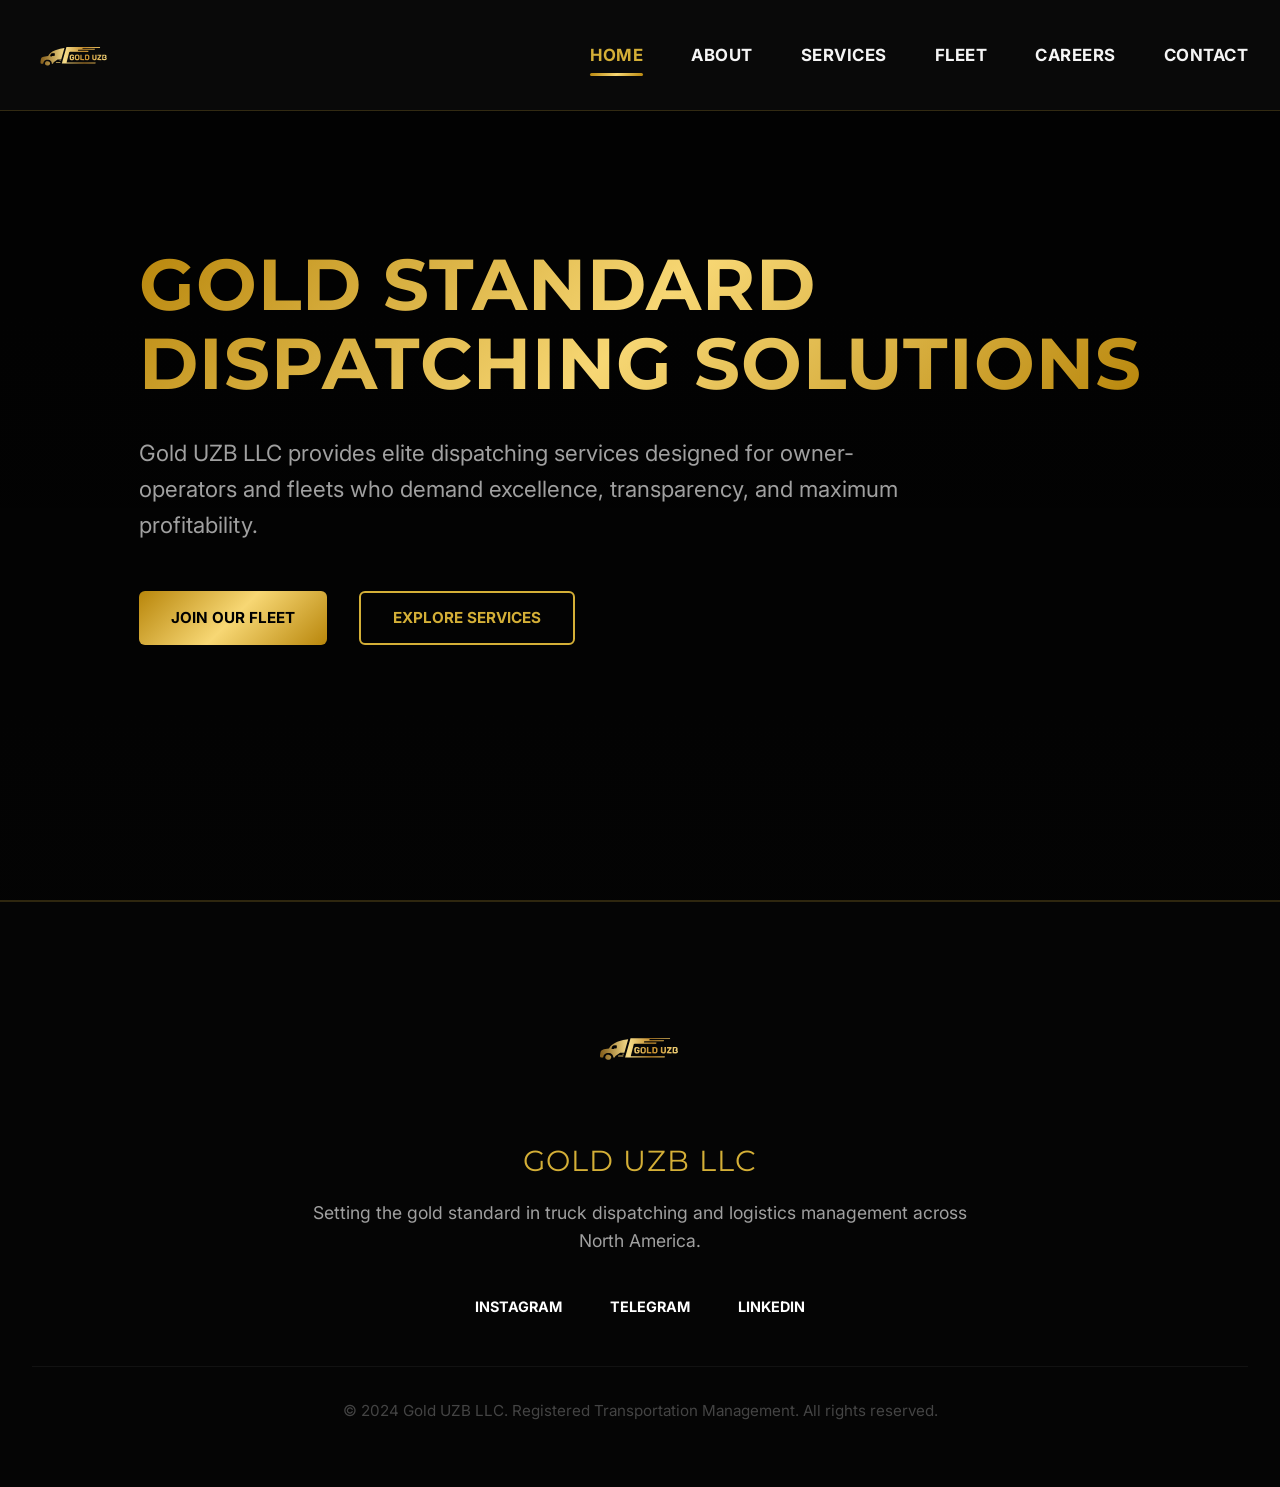
==== index.html @ 1da33b82 "Initial commit" ====
<!DOCTYPE html>
<html lang="en">
<head>
    <meta charset="UTF-8">
    <meta name="viewport" content="width=device-width, initial-scale=1.0">
    <title>Gold UZB LLC | Premium Truck Dispatching Services</title>
    <link rel="preconnect" href="https://fonts.googleapis.com">
    <link rel="preconnect" href="https://fonts.gstatic.com" crossorigin>
    <link href="https://fonts.googleapis.com/css2?family=Inter:wght@400;600;700&family=Montserrat:wght@700;800&display=swap" rel="stylesheet">
    <style>
        :root {
            --primary-gold: #D4AF37;
            --gold-gradient: linear-gradient(135deg, #b8860b 0%, #f7d774 50%, #b8860b 100%);
            --bg-dark: #0A0A0A;
            --bg-card: #161616;
            --text-light: #F5F5F5;
            --text-muted: #A0A0A0;
            --accent-glow: rgba(212, 175, 55, 0.15);
            --transition: all 0.3s cubic-bezier(0.4, 0, 0.2, 1);
            --radius: 12px;
        }

        /* Global Styles */
        * {
            margin: 0;
            padding: 0;
            box-sizing: border-box;
            font-family: 'Inter', sans-serif;
        }

        body {
            background-color: var(--bg-dark);
            color: var(--text-light);
            line-height: 1.6;
            overflow-x: hidden;
        }

        h1, h2, h3, .brand-font {
            font-family: 'Montserrat', sans-serif;
            text-transform: uppercase;
            letter-spacing: 1px;
        }

        .container {
            max-width: 1400px; /* Wider container for premium feel */
            margin: 0 auto;
            padding: 0 2rem;
        }

        /* Buttons */
        .btn {
            display: inline-flex;
            align-items: center;
            padding: 0.8rem 2rem;
            border-radius: 6px;
            font-weight: 700;
            text-decoration: none;
            cursor: pointer;
            transition: var(--transition);
            border: none;
            font-size: 0.95rem;
            text-transform: uppercase;
        }

        .btn-gold {
            background: var(--gold-gradient);
            color: #000;
        }

        .btn-gold:hover {
            transform: translateY(-2px);
            box-shadow: 0 10px 25px rgba(184, 134, 11, 0.4);
        }

        .btn-outline {
            background: transparent;
            border: 2px solid var(--primary-gold);
            color: var(--primary-gold);
        }

        /* Navigation Header */
        header {
            position: fixed;
            top: 0;
            width: 100%;
            z-index: 1000;
            background: rgba(10, 10, 10, 0.98);
            backdrop-filter: blur(20px);
            border-bottom: 1px solid rgba(212, 175, 55, 0.2);
        }

        nav {
            height: 110px; /* Increased height to accommodate a larger logo */
            display: flex;
            justify-content: space-between;
            align-items: center;
        }

        .logo-container {
            display: flex;
            align-items: center;
            text-decoration: none;
            height: 100%;
        }

        .logo-img {
            height: 85px; /* Significantly larger logo */
            width: auto;
            object-fit: contain;
            transition: var(--transition);
            display: block;
        }

        .logo-img:hover {
            filter: drop-shadow(0 0 12px rgba(212, 175, 55, 0.4));
        }

        .nav-links {
            display: flex;
            gap: 3rem;
        }

        .nav-links a {
            color: var(--text-light);
            text-decoration: none;
            font-size: 1.05rem;
            font-weight: 700;
            text-transform: uppercase;
            transition: var(--transition);
            position: relative;
            letter-spacing: 0.5px;
        }

        .nav-links a:hover, .nav-links a.active {
            color: var(--primary-gold);
        }

        .nav-links a.active::after {
            content: '';
            position: absolute;
            bottom: -8px;
            left: 0;
            width: 100%;
            height: 3px;
            background: var(--gold-gradient);
            border-radius: 2px;
        }

        .mobile-toggle {
            display: none;
            background: none;
            border: none;
            color: var(--primary-gold);
            font-size: 2rem;
            cursor: pointer;
        }

        /* Sections */
        section {
            padding: 160px 0 120px;
            display: none;
        }

        section.active {
            display: block;
            animation: fadeIn 0.8s ease-out;
        }

        @keyframes fadeIn {
            from { opacity: 0; transform: translateY(20px); }
            to { opacity: 1; transform: translateY(0); }
        }

        .section-title {
            text-align: center;
            margin-bottom: 5rem;
        }

        .section-title h2 {
            font-size: 3rem;
            color: #fff;
            margin-bottom: 10px;
        }

        .section-title .divider {
            height: 5px;
            width: 100px;
            background: var(--gold-gradient);
            margin: 15px auto;
            border-radius: 5px;
        }

        /* Hero Section */
        #home {
            height: 100vh;
            display: flex;
            align-items: center;
            background: linear-gradient(rgba(0,0,0,0.88), rgba(0,0,0,0.65)), url('https://images.unsplash.com/photo-1519003722824-194d4455a60c?auto=format&fit=crop&q=80&w=2070') center/cover;
            padding-top: 110px;
        }

        .hero-content h1 {
            font-size: 4.5rem;
            line-height: 1.1;
            margin-bottom: 2rem;
            background: var(--gold-gradient);
            -webkit-background-clip: text;
            -webkit-text-fill-color: transparent;
        }

        .hero-content p {
            font-size: 1.4rem;
            color: var(--text-muted);
            margin-bottom: 3rem;
            max-width: 800px;
        }

        /* Grid Layout */
        .grid {
            display: grid;
            grid-template-columns: repeat(auto-fit, minmax(320px, 1fr));
            gap: 3rem;
        }

        .card {
            background: var(--bg-card);
            padding: 3.5rem;
            border-radius: var(--radius);
            border: 1px solid rgba(212, 175, 55, 0.05);
            transition: var(--transition);
        }

        .card:hover {
            border-color: var(--primary-gold);
            transform: translateY(-10px);
            box-shadow: 0 25px 50px rgba(0,0,0,0.6);
            background: rgba(22, 22, 22, 0.9);
        }

        .card h3 {
            margin-bottom: 1.2rem;
            color: var(--primary-gold);
            font-size: 1.6rem;
        }

        /* Contact Form */
        .form-card {
            background: var(--bg-card);
            padding: 5rem;
            border-radius: var(--radius);
            max-width: 1000px;
            margin: 0 auto;
            border: 1px solid rgba(212, 175, 55, 0.15);
        }

        input, select, textarea {
            width: 100%;
            padding: 1.3rem;
            margin-bottom: 1.8rem;
            background: #0f0f0f;
            border: 1px solid rgba(255,255,255,0.08);
            color: #fff;
            border-radius: 8px;
            font-size: 1.05rem;
            transition: border-color 0.3s;
        }

        input:focus, select:focus, textarea:focus {
            border-color: var(--primary-gold);
            outline: none;
        }

        /* Footer */
        footer {
            padding: 6rem 0 4rem;
            background: #050505;
            border-top: 2px solid rgba(212, 175, 55, 0.2);
            text-align: center;
        }

        .footer-logo {
            height: 100px;
            margin-bottom: 2rem;
            object-fit: contain;
        }

        /* Responsive Design */
        @media (max-width: 992px) {
            .nav-links { gap: 1.5rem; }
            .hero-content h1 { font-size: 3.5rem; }
            nav { height: 100px; }
            .logo-img { height: 75px; }
        }

        @media (max-width: 768px) {
            .nav-links {
                display: none;
                position: absolute;
                top: 100px;
                left: 0;
                width: 100%;
                background: var(--bg-dark);
                flex-direction: column;
                padding: 4rem 2rem;
                text-align: center;
                border-bottom: 2px solid var(--primary-gold);
            }
            .nav-links.active { display: flex; }
            .mobile-toggle { display: block; }
            nav { height: 90px; }
            .logo-img { height: 65px; }
        }
    </style>
</head>
<body>

    <header>
        <div class="container">
            <nav>
                <a href="#home" class="logo-container" onclick="navigate('home')">
                    <!-- Increased height for a more prominent logo -->
                    <img src="logo.svg" alt="Gold UZB LLC Logo" class="logo-img" onerror="this.style.display='none'; this.nextElementSibling.style.display='block';">
                    <!-- Text fallback styled to look like the referenced professional logo -->
                    <div style="display:none; text-align: left;">
                        <span class="brand-font" style="font-size: 1.8rem; color: #fff; font-weight: 800; line-height: 1;">GOLD <span style="color: var(--primary-gold)">UZB</span></span>
                        <div style="height: 2px; background: var(--gold-gradient); width: 100%; margin-top: 4px;"></div>
                        <span style="font-size: 0.7rem; color: var(--text-muted); letter-spacing: 3px; text-transform: uppercase;">Logistics Solutions</span>
                    </div>
                </a>

                <div class="nav-links" id="navLinks">
                    <a href="#home" onclick="navigate('home')" class="nav-item active">Home</a>
                    <a href="#about" onclick="navigate('about')" class="nav-item">About</a>
                    <a href="#services" onclick="navigate('services')" class="nav-item">Services</a>
                    <a href="#fleet" onclick="navigate('fleet')" class="nav-item">Fleet</a>
                    <a href="#careers" onclick="navigate('careers')" class="nav-item">Careers</a>
                    <a href="#contact" onclick="navigate('contact')" class="nav-item">Contact</a>
                </div>

                <button class="mobile-toggle" id="menuBtn">☰</button>
            </nav>
        </div>
    </header>

    <!-- HOME SECTION -->
    <section id="home" class="active">
        <div class="container">
            <div class="hero-content">
                <h1>Gold Standard <br> Dispatching Solutions</h1>
                <p>
                    Gold UZB LLC provides elite dispatching services designed for owner-operators and fleets who demand excellence, transparency, and maximum profitability.
                </p>
                <div style="display: flex; gap: 2rem; flex-wrap: wrap;">
                    <a href="#contact" onclick="navigate('contact')" class="btn btn-gold">Join Our Fleet</a>
                    <a href="#services" onclick="navigate('services')" class="btn btn-outline">Explore Services</a>
                </div>
            </div>
        </div>
    </section>

    <!-- ABOUT SECTION -->
    <section id="about">
        <div class="container">
            <div class="section-title">
                <h2>Our Mission</h2>
                <div class="divider"></div>
            </div>
            <div class="grid" style="grid-template-columns: 1.2fr 0.8fr; align-items: center;">
                <div style="background: var(--bg-card); padding: 4rem; border-radius: var(--radius); border-left: 8px solid var(--primary-gold);">
                    <h3 style="color: #fff; margin-bottom: 2rem;">A Legacy of Success in Freight</h3>
                    <p style="margin-bottom: 2rem; font-size: 1.2rem; color: var(--text-light);">Gold UZB LLC stands at the intersection of technology and industry expertise. Our dispatchers are trained to think like business owners, focusing not just on the next load, but on your overall business sustainability.</p>
                    <p>We pride ourselves on 24/7 availability and direct communication. When you drive with Gold UZB, you're never alone on the road.</p>
                </div>
                <div style="text-align: center;">
                    <div style="display: inline-block; padding: 3rem; border: 3px solid var(--primary-gold); border-radius: 50%; background: var(--accent-glow);">
                        <span style="font-size: 5rem; font-weight: 800; color: var(--primary-gold);">10+</span>
                    </div>
                    <p style="margin-top: 2rem; font-weight: 700; font-size: 1.6rem; color: #fff; text-transform: uppercase;">Professional Years</p>
                </div>
            </div>
        </div>
    </section>

    <!-- SERVICES SECTION -->
    <section id="services">
        <div class="container">
            <div class="section-title">
                <h2>Premium Services</h2>
                <div class="divider"></div>
            </div>
            <div class="grid">
                <div class="card">
                    <h3>Strategic Booking</h3>
                    <p>We leverage real-time market data to book the highest-paying loads in the most efficient lanes for your specific equipment.</p>
                </div>
                <div class="card">
                    <h3>Expert Negotiation</h3>
                    <p>Our team doesn't just take the first offer. We push brokers to the limit to ensure you get the rate your hard work deserves.</p>
                </div>
                <div class="card">
                    <h3>Full Admin Support</h3>
                    <p>From carrier packets to insurance certificates and invoicing, we handle the paperwork so you can focus on safe driving.</p>
                </div>
            </div>
        </div>
    </section>

    <!-- FLEET SECTION -->
    <section id="fleet">
        <div class="container">
            <div class="section-title">
                <h2>Equipment Focus</h2>
                <div class="divider"></div>
            </div>
            <div class="grid">
                <div class="card" style="text-align: center;">
                    <div style="font-size: 3rem; margin-bottom: 1.5rem;">📦</div>
                    <h3>Dry Van</h3>
                    <p>Optimized nationwide routing for 53ft trailers with consistent load volume.</p>
                </div>
                <div class="card" style="text-align: center;">
                    <div style="font-size: 3rem; margin-bottom: 1.5rem;">❄️</div>
                    <h3>Reefer</h3>
                    <p>High-precision dispatching for temperature-sensitive cargo and specialized shippers.</p>
                </div>
                <div class="card" style="text-align: center;">
                    <div style="font-size: 3rem; margin-bottom: 1.5rem;">🏗️</div>
                    <h3>Flatbed</h3>
                    <p>Specialized handling for heavy-haul, over-dimensional, and construction freight.</p>
                </div>
            </div>
        </div>
    </section>

    <!-- CAREERS SECTION -->
    <section id="careers">
        <div class="container">
            <div class="section-title">
                <h2>Grow With Us</h2>
                <div class="divider"></div>
            </div>
            <div class="grid">
                <div class="card" style="border-top: 6px solid var(--primary-gold);">
                    <h3>Owner-Operators</h3>
                    <p>Tired of low rates and bad communication? Switch to Gold UZB and see the difference in your weekly settlement.</p>
                    <button class="btn btn-gold" style="margin-top: 2.5rem; width: 100%;" onclick="navigate('contact')">Apply Now</button>
                </div>
                <div class="card">
                    <h3>Dispatch Talent</h3>
                    <p>Join a high-performance office environment with competitive commissions and modern logistics tools.</p>
                    <button class="btn btn-outline" style="margin-top: 2.5rem; width: 100%;" onclick="navigate('contact')">Join Office</button>
                </div>
            </div>
        </div>
    </section>

    <!-- CONTACT SECTION -->
    <section id="contact">
        <div class="container">
            <div class="section-title">
                <h2>Request a Quote</h2>
                <div class="divider"></div>
            </div>
            <div class="form-card">
                <form id="mainContactForm">
                    <div style="display: grid; grid-template-columns: 1fr 1fr; gap: 2rem;">
                        <input type="text" placeholder="Full Name" required>
                        <input type="tel" placeholder="Phone Number" required>
                    </div>
                    <input type="email" placeholder="Email Address" required>
                    <select required>
                        <option value="" disabled selected>Select Your Equipment</option>
                        <option>53' Dry Van</option>
                        <option>53' Reefer</option>
                        <option>Flatbed / Step-Deck</option>
                        <option>Box Truck (26')</option>
                        <option>Hotshot</option>
                        <option>Other / Fleet</option>
                    </select>
                    <textarea rows="6" placeholder="Describe your business needs or current lanes..."></textarea>
                    <button type="submit" class="btn btn-gold" style="width: 100%; font-size: 1.2rem; padding: 1.5rem;">Send Inquiry</button>
                </form>
            </div>
        </div>
    </section>

    <footer>
        <div class="container">
            <!-- Large Footer Logo -->
            <img src="logo.svg" alt="Gold UZB Footer Logo" class="footer-logo" onerror="this.style.display='none';">

            <p class="brand-font" style="color: var(--primary-gold); font-size: 1.8rem; margin-bottom: 15px;">Gold UZB LLC</p>
            <p style="color: var(--text-muted); max-width: 700px; margin: 0 auto 2.5rem; font-size: 1.1rem;">
                Setting the gold standard in truck dispatching and logistics management across North America.
            </p>

            <div style="margin-bottom: 3rem; display: flex; justify-content: center; gap: 3rem;">
                <a href="#" style="color: #fff; text-decoration: none; font-weight: 700; text-transform: uppercase; font-size: 0.9rem;">Instagram</a>
                <a href="#" style="color: #fff; text-decoration: none; font-weight: 700; text-transform: uppercase; font-size: 0.9rem;">Telegram</a>
                <a href="#" style="color: #fff; text-decoration: none; font-weight: 700; text-transform: uppercase; font-size: 0.9rem;">LinkedIn</a>
            </div>

            <p style="font-size: 0.95rem; color: #444; border-top: 1px solid rgba(255,255,255,0.05); padding-top: 2rem;">
                &copy; 2024 Gold UZB LLC. Registered Transportation Management. All rights reserved.
            </p>
        </div>
    </footer>

    <script>
        // Navigation Logic
        function navigate(sectionId) {
            // Hide all sections
            document.querySelectorAll('section').forEach(sec => {
                sec.classList.remove('active');
            });

            // Show selected section
            const targetSection = document.getElementById(sectionId);
            if (targetSection) {
                targetSection.classList.add('active');
            }

            // Update Nav item active state
            document.querySelectorAll('.nav-item').forEach(link => {
                link.classList.remove('active');
                if (link.getAttribute('onclick').includes(`'${sectionId}'`)) {
                    link.classList.add('active');
                }
            });

            // Close mobile menu if open
            document.getElementById('navLinks').classList.remove('active');

            // Scroll to top smoothly
            window.scrollTo({ top: 0, behavior: 'smooth' });
        }

        // Mobile Menu Toggle
        const menuBtn = document.getElementById('menuBtn');
        const navLinks = document.getElementById('navLinks');

        menuBtn.addEventListener('click', () => {
            navLinks.classList.toggle('active');
        });

        // Form Submission Handler
        document.getElementById('mainContactForm').addEventListener('submit', (e) => {
            e.preventDefault();
            alert('Your request has been sent! One of our senior dispatchers will reach out to you within the next hour.');
            e.target.reset();
        });

        // Handle URL Hash on load for deep linking
        window.addEventListener('load', () => {
            const hash = window.location.hash.replace('#', '');
            if (hash) {
                navigate(hash);
            }
        });
    </script>
</body>
</html>
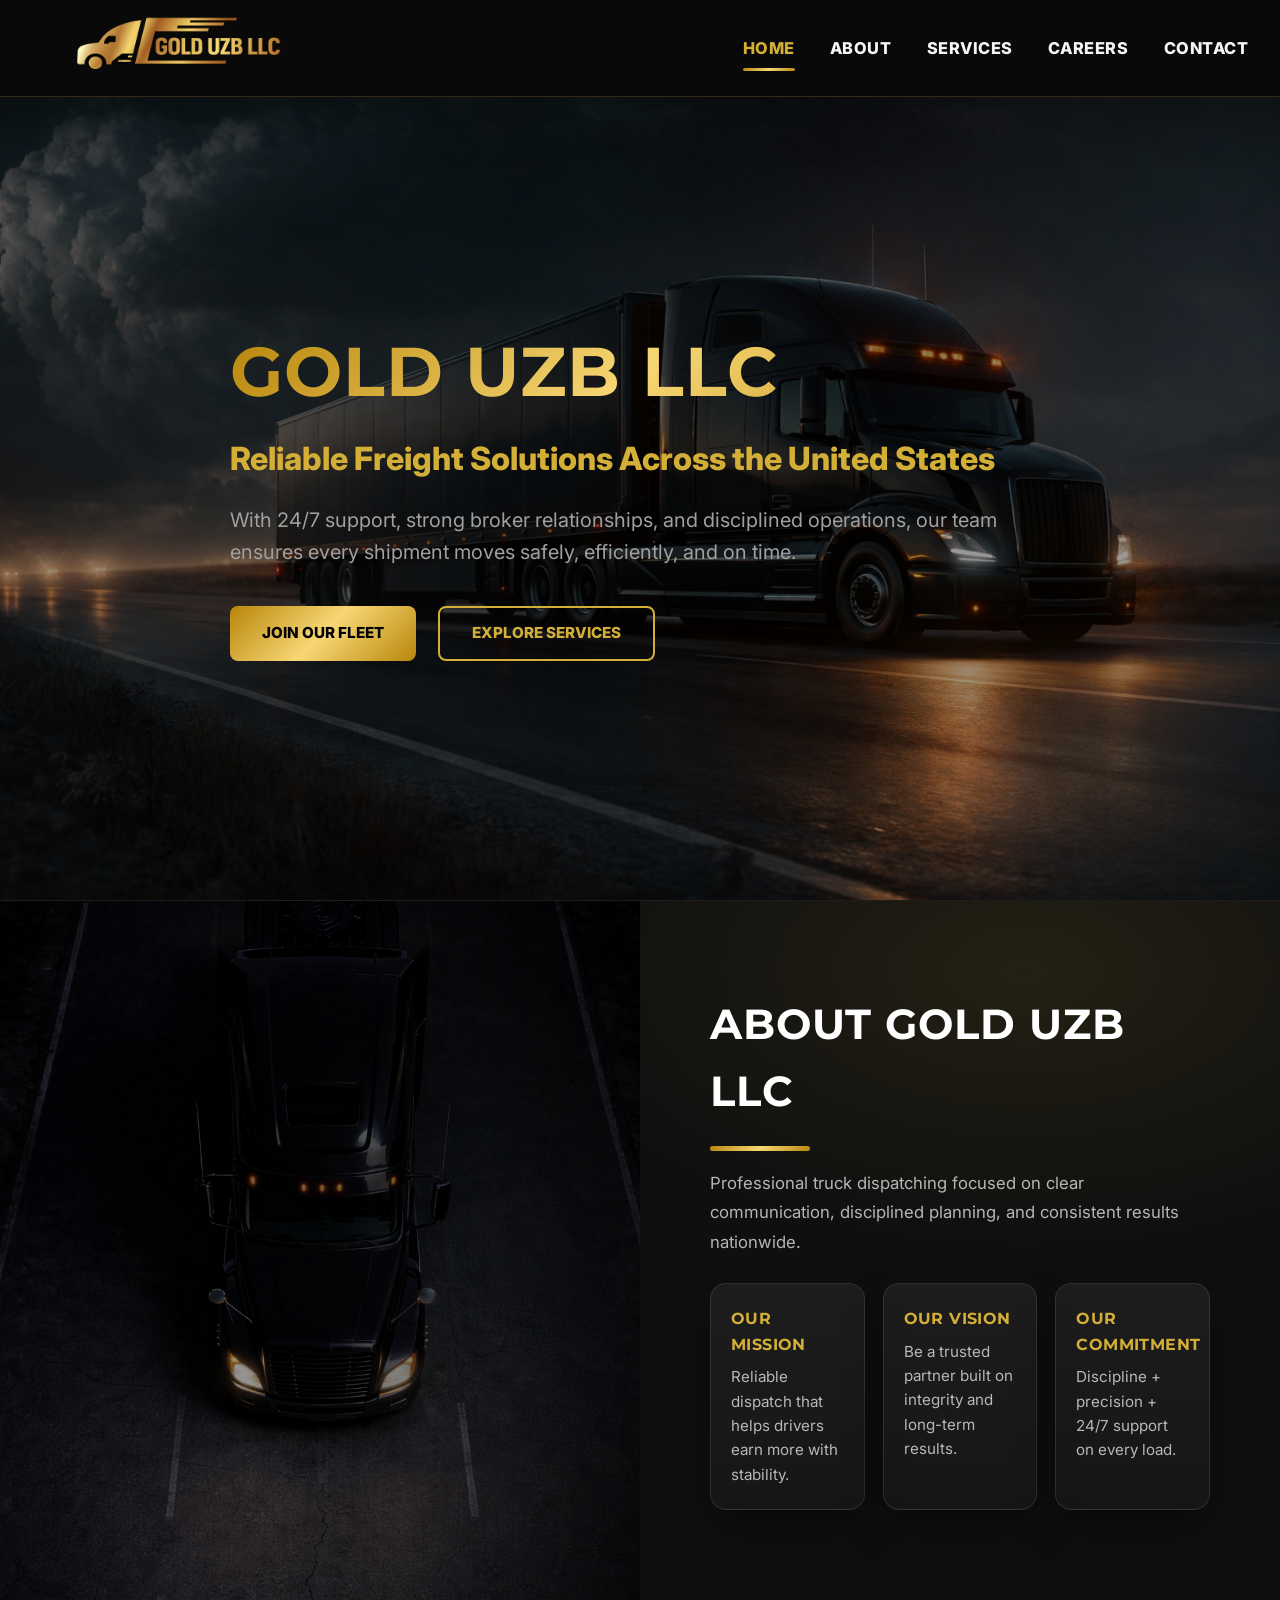
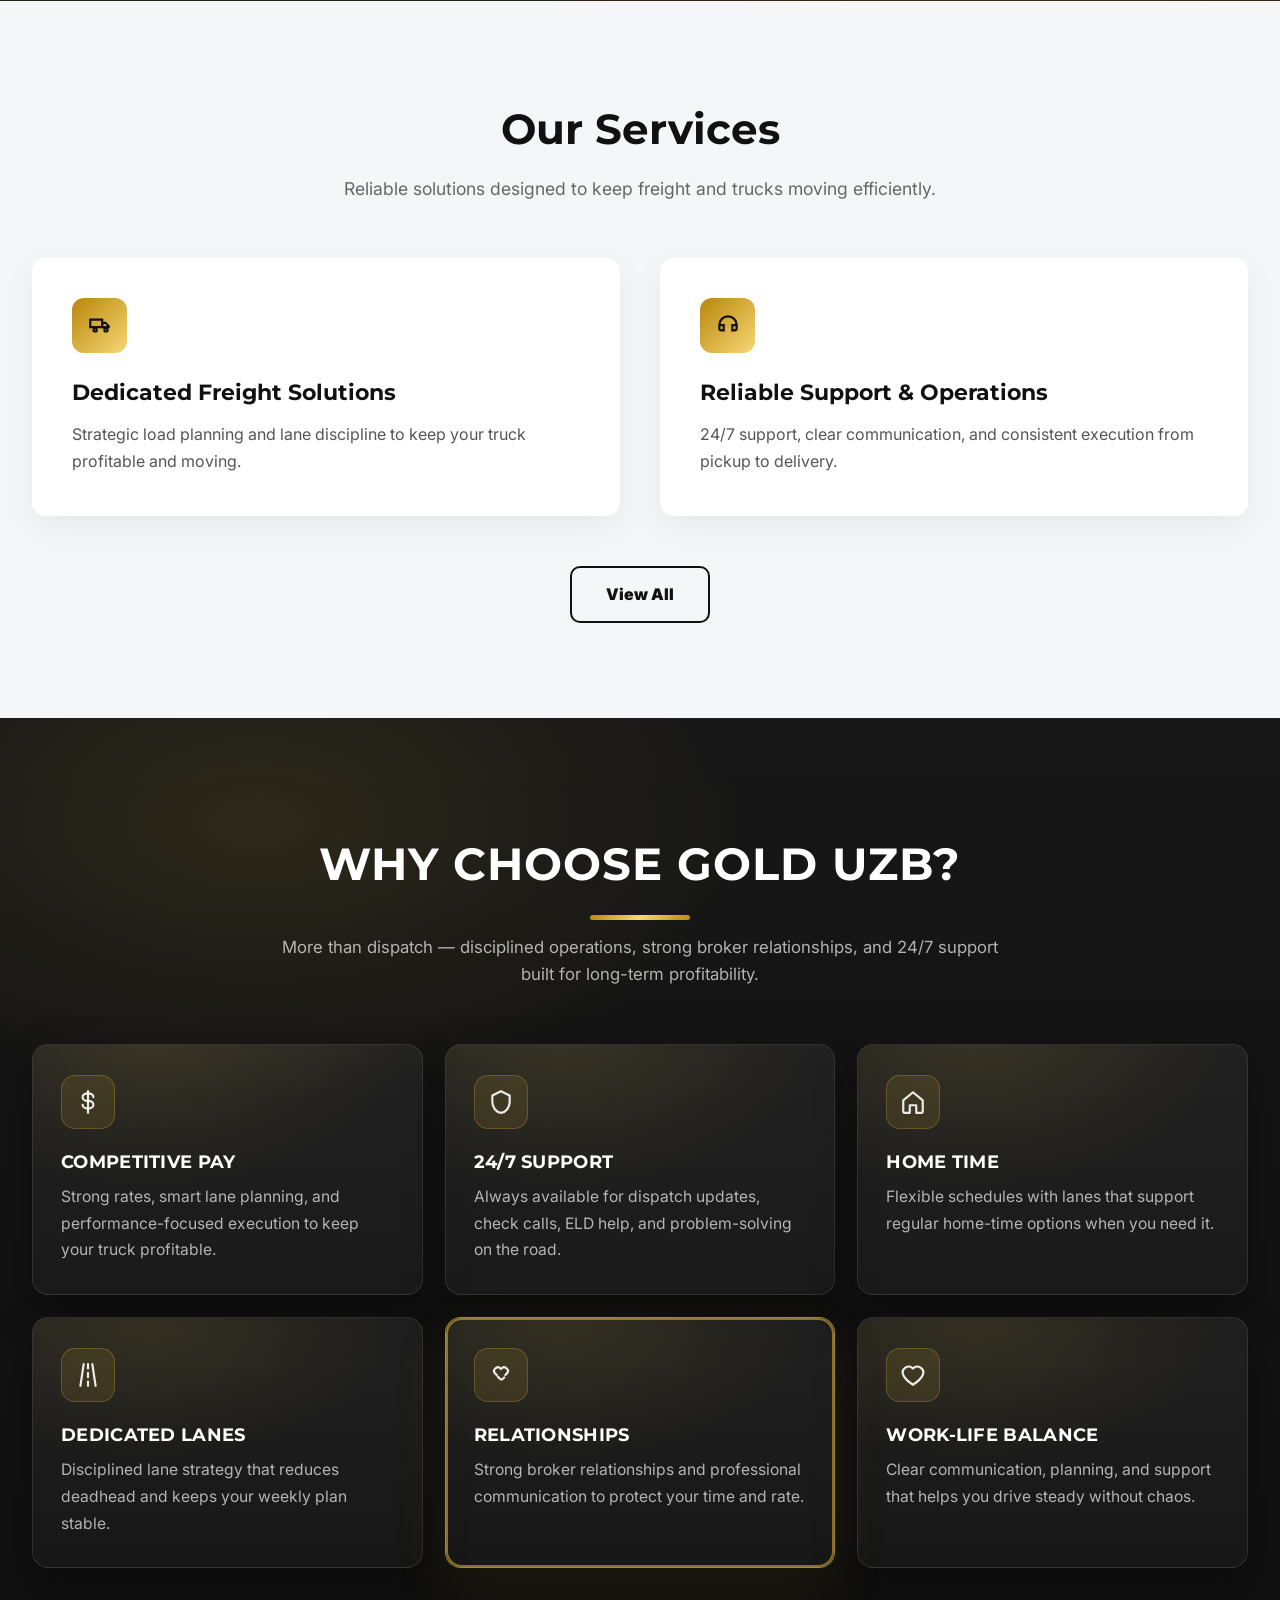
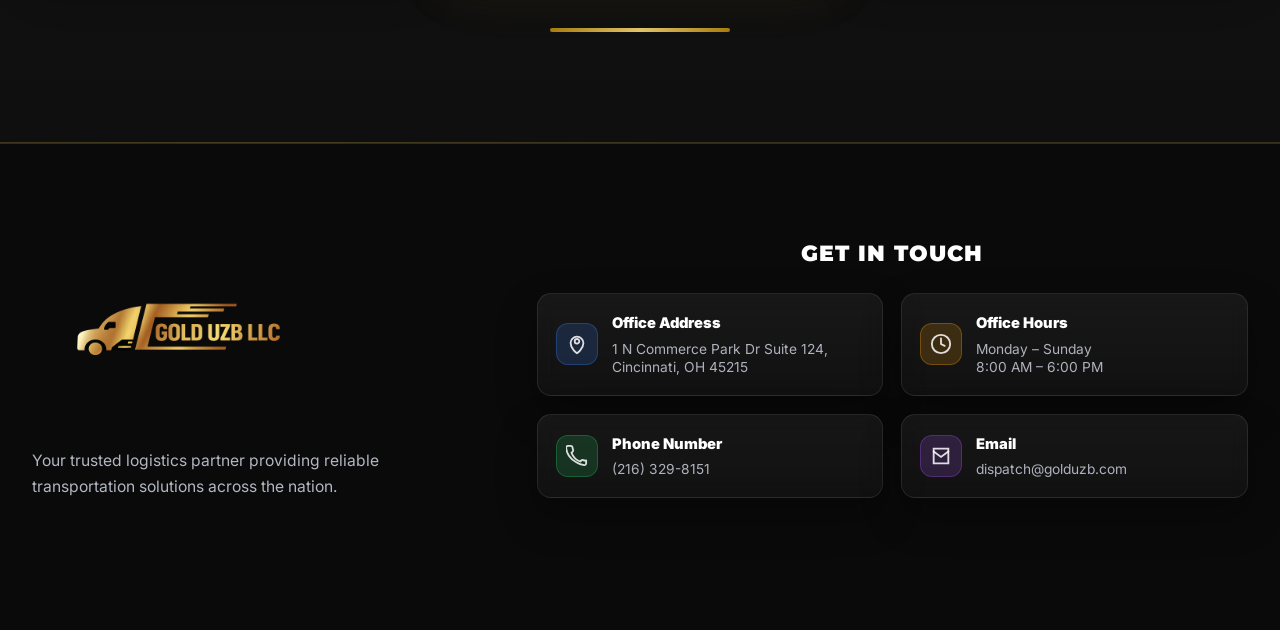
==== commit 1fb5a1e9: "first" ====
--- a/index.html
+++ b/index.html
@@ -1,562 +1,307 @@
 <!DOCTYPE html>
 <html lang="en">
 <head>
-    <meta charset="UTF-8">
-    <meta name="viewport" content="width=device-width, initial-scale=1.0">
+    <meta charset="UTF-8"/>
+    <meta name="viewport" content="width=device-width, initial-scale=1.0"/>
     <title>Gold UZB LLC | Premium Truck Dispatching Services</title>
-    <link rel="preconnect" href="https://fonts.googleapis.com">
-    <link rel="preconnect" href="https://fonts.gstatic.com" crossorigin>
-    <link href="https://fonts.googleapis.com/css2?family=Inter:wght@400;600;700&family=Montserrat:wght@700;800&display=swap" rel="stylesheet">
-    <style>
-        :root {
-            --primary-gold: #D4AF37;
-            --gold-gradient: linear-gradient(135deg, #b8860b 0%, #f7d774 50%, #b8860b 100%);
-            --bg-dark: #0A0A0A;
-            --bg-card: #161616;
-            --text-light: #F5F5F5;
-            --text-muted: #A0A0A0;
-            --accent-glow: rgba(212, 175, 55, 0.15);
-            --transition: all 0.3s cubic-bezier(0.4, 0, 0.2, 1);
-            --radius: 12px;
-        }
-
-        /* Global Styles */
-        * {
-            margin: 0;
-            padding: 0;
-            box-sizing: border-box;
-            font-family: 'Inter', sans-serif;
-        }
-
-        body {
-            background-color: var(--bg-dark);
-            color: var(--text-light);
-            line-height: 1.6;
-            overflow-x: hidden;
-        }
-
-        h1, h2, h3, .brand-font {
-            font-family: 'Montserrat', sans-serif;
-            text-transform: uppercase;
-            letter-spacing: 1px;
-        }
-
-        .container {
-            max-width: 1400px; /* Wider container for premium feel */
-            margin: 0 auto;
-            padding: 0 2rem;
-        }
-
-        /* Buttons */
-        .btn {
-            display: inline-flex;
-            align-items: center;
-            padding: 0.8rem 2rem;
-            border-radius: 6px;
-            font-weight: 700;
-            text-decoration: none;
-            cursor: pointer;
-            transition: var(--transition);
-            border: none;
-            font-size: 0.95rem;
-            text-transform: uppercase;
-        }
-
-        .btn-gold {
-            background: var(--gold-gradient);
-            color: #000;
-        }
-
-        .btn-gold:hover {
-            transform: translateY(-2px);
-            box-shadow: 0 10px 25px rgba(184, 134, 11, 0.4);
-        }
-
-        .btn-outline {
-            background: transparent;
-            border: 2px solid var(--primary-gold);
-            color: var(--primary-gold);
-        }
-
-        /* Navigation Header */
-        header {
-            position: fixed;
-            top: 0;
-            width: 100%;
-            z-index: 1000;
-            background: rgba(10, 10, 10, 0.98);
-            backdrop-filter: blur(20px);
-            border-bottom: 1px solid rgba(212, 175, 55, 0.2);
-        }
-
-        nav {
-            height: 110px; /* Increased height to accommodate a larger logo */
-            display: flex;
-            justify-content: space-between;
-            align-items: center;
-        }
-
-        .logo-container {
-            display: flex;
-            align-items: center;
-            text-decoration: none;
-            height: 100%;
-        }
-
-        .logo-img {
-            height: 85px; /* Significantly larger logo */
-            width: auto;
-            object-fit: contain;
-            transition: var(--transition);
-            display: block;
-        }
-
-        .logo-img:hover {
-            filter: drop-shadow(0 0 12px rgba(212, 175, 55, 0.4));
-        }
-
-        .nav-links {
-            display: flex;
-            gap: 3rem;
-        }
-
-        .nav-links a {
-            color: var(--text-light);
-            text-decoration: none;
-            font-size: 1.05rem;
-            font-weight: 700;
-            text-transform: uppercase;
-            transition: var(--transition);
-            position: relative;
-            letter-spacing: 0.5px;
-        }
-
-        .nav-links a:hover, .nav-links a.active {
-            color: var(--primary-gold);
-        }
-
-        .nav-links a.active::after {
-            content: '';
-            position: absolute;
-            bottom: -8px;
-            left: 0;
-            width: 100%;
-            height: 3px;
-            background: var(--gold-gradient);
-            border-radius: 2px;
-        }
-
-        .mobile-toggle {
-            display: none;
-            background: none;
-            border: none;
-            color: var(--primary-gold);
-            font-size: 2rem;
-            cursor: pointer;
-        }
-
-        /* Sections */
-        section {
-            padding: 160px 0 120px;
-            display: none;
-        }
-
-        section.active {
-            display: block;
-            animation: fadeIn 0.8s ease-out;
-        }
-
-        @keyframes fadeIn {
-            from { opacity: 0; transform: translateY(20px); }
-            to { opacity: 1; transform: translateY(0); }
-        }
-
-        .section-title {
-            text-align: center;
-            margin-bottom: 5rem;
-        }
-
-        .section-title h2 {
-            font-size: 3rem;
-            color: #fff;
-            margin-bottom: 10px;
-        }
-
-        .section-title .divider {
-            height: 5px;
-            width: 100px;
-            background: var(--gold-gradient);
-            margin: 15px auto;
-            border-radius: 5px;
-        }
-
-        /* Hero Section */
-        #home {
-            height: 100vh;
-            display: flex;
-            align-items: center;
-            background: linear-gradient(rgba(0,0,0,0.88), rgba(0,0,0,0.65)), url('https://images.unsplash.com/photo-1519003722824-194d4455a60c?auto=format&fit=crop&q=80&w=2070') center/cover;
-            padding-top: 110px;
-        }
-
-        .hero-content h1 {
-            font-size: 4.5rem;
-            line-height: 1.1;
-            margin-bottom: 2rem;
-            background: var(--gold-gradient);
-            -webkit-background-clip: text;
-            -webkit-text-fill-color: transparent;
-        }
-
-        .hero-content p {
-            font-size: 1.4rem;
-            color: var(--text-muted);
-            margin-bottom: 3rem;
-            max-width: 800px;
-        }
-
-        /* Grid Layout */
-        .grid {
-            display: grid;
-            grid-template-columns: repeat(auto-fit, minmax(320px, 1fr));
-            gap: 3rem;
-        }
-
-        .card {
-            background: var(--bg-card);
-            padding: 3.5rem;
-            border-radius: var(--radius);
-            border: 1px solid rgba(212, 175, 55, 0.05);
-            transition: var(--transition);
-        }
-
-        .card:hover {
-            border-color: var(--primary-gold);
-            transform: translateY(-10px);
-            box-shadow: 0 25px 50px rgba(0,0,0,0.6);
-            background: rgba(22, 22, 22, 0.9);
-        }
-
-        .card h3 {
-            margin-bottom: 1.2rem;
-            color: var(--primary-gold);
-            font-size: 1.6rem;
-        }
-
-        /* Contact Form */
-        .form-card {
-            background: var(--bg-card);
-            padding: 5rem;
-            border-radius: var(--radius);
-            max-width: 1000px;
-            margin: 0 auto;
-            border: 1px solid rgba(212, 175, 55, 0.15);
-        }
-
-        input, select, textarea {
-            width: 100%;
-            padding: 1.3rem;
-            margin-bottom: 1.8rem;
-            background: #0f0f0f;
-            border: 1px solid rgba(255,255,255,0.08);
-            color: #fff;
-            border-radius: 8px;
-            font-size: 1.05rem;
-            transition: border-color 0.3s;
-        }
-
-        input:focus, select:focus, textarea:focus {
-            border-color: var(--primary-gold);
-            outline: none;
-        }
-
-        /* Footer */
-        footer {
-            padding: 6rem 0 4rem;
-            background: #050505;
-            border-top: 2px solid rgba(212, 175, 55, 0.2);
-            text-align: center;
-        }
-
-        .footer-logo {
-            height: 100px;
-            margin-bottom: 2rem;
-            object-fit: contain;
-        }
-
-        /* Responsive Design */
-        @media (max-width: 992px) {
-            .nav-links { gap: 1.5rem; }
-            .hero-content h1 { font-size: 3.5rem; }
-            nav { height: 100px; }
-            .logo-img { height: 75px; }
-        }
-
-        @media (max-width: 768px) {
-            .nav-links {
-                display: none;
-                position: absolute;
-                top: 100px;
-                left: 0;
-                width: 100%;
-                background: var(--bg-dark);
-                flex-direction: column;
-                padding: 4rem 2rem;
-                text-align: center;
-                border-bottom: 2px solid var(--primary-gold);
-            }
-            .nav-links.active { display: flex; }
-            .mobile-toggle { display: block; }
-            nav { height: 90px; }
-            .logo-img { height: 65px; }
-        }
-    </style>
+
+    <link rel="preconnect" href="https://fonts.googleapis.com"/>
+    <link rel="preconnect" href="https://fonts.gstatic.com" crossorigin/>
+    <link
+            href="https://fonts.googleapis.com/css2?family=Inter:wght@400;600;700&family=Montserrat:wght@700;800&display=swap"
+            rel="stylesheet"
+    />
+
+    <link rel="stylesheet" href="static/css/style.css"/>
 </head>
 <body>
 
-    <header>
+<header>
+    <div class="container">
+        <nav>
+            <a class="logo" href="index.html">
+                <img src="static/image/logo.png" alt="Gold UZB LLC Logo"
+                     onerror="this.style.display='none';document.getElementById('logoFallback').style.display='block';"/>
+                <div class="logo-fallback" id="logoFallback">
+                    <div class="top">GOLD <span style="color:var(--gold)">UZB</span></div>
+                    <div class="line"></div>
+                    <div class="sub">Logistics Solutions</div>
+                </div>
+            </a>
+
+            <div class="nav-links" id="navLinks">
+                <a href="index.html" class="nav-item active">Home</a>
+                <a href="about.html" class="nav-item">About</a>
+                <a href="services.html" class="nav-item">Services</a>
+                <a href="careers.html" class="nav-item">Careers</a>
+                <a href="contact.html" class="nav-item">Contact</a>
+            </div>
+
+            <button class="menu-btn" id="menuBtn" aria-label="Open menu" aria-expanded="false">☰</button>
+        </nav>
+    </div>
+</header>
+
+<main>
+    <section class="hero-section">
         <div class="container">
-            <nav>
-                <a href="#home" class="logo-container" onclick="navigate('home')">
-                    <!-- Increased height for a more prominent logo -->
-                    <img src="logo.svg" alt="Gold UZB LLC Logo" class="logo-img" onerror="this.style.display='none'; this.nextElementSibling.style.display='block';">
-                    <!-- Text fallback styled to look like the referenced professional logo -->
-                    <div style="display:none; text-align: left;">
-                        <span class="brand-font" style="font-size: 1.8rem; color: #fff; font-weight: 800; line-height: 1;">GOLD <span style="color: var(--primary-gold)">UZB</span></span>
-                        <div style="height: 2px; background: var(--gold-gradient); width: 100%; margin-top: 4px;"></div>
-                        <span style="font-size: 0.7rem; color: var(--text-muted); letter-spacing: 3px; text-transform: uppercase;">Logistics Solutions</span>
-                    </div>
-                </a>
-
-                <div class="nav-links" id="navLinks">
-                    <a href="#home" onclick="navigate('home')" class="nav-item active">Home</a>
-                    <a href="#about" onclick="navigate('about')" class="nav-item">About</a>
-                    <a href="#services" onclick="navigate('services')" class="nav-item">Services</a>
-                    <a href="#fleet" onclick="navigate('fleet')" class="nav-item">Fleet</a>
-                    <a href="#careers" onclick="navigate('careers')" class="nav-item">Careers</a>
-                    <a href="#contact" onclick="navigate('contact')" class="nav-item">Contact</a>
-                </div>
-
-                <button class="mobile-toggle" id="menuBtn">☰</button>
-            </nav>
-        </div>
-    </header>
-
-    <!-- HOME SECTION -->
-    <section id="home" class="active">
+            <div class="hero">
+                <h1>Gold UZB LLC</h1>
+                <div class="hero-sub">Reliable Freight Solutions Across the United States</div>
+                <p>
+                    With 24/7 support, strong broker relationships, and disciplined operations,
+                    our team ensures every shipment moves safely, efficiently, and on time.
+                </p>
+                <div class="hero-actions">
+                    <a href="contact.html" class="btn btn-gold">Join Our Fleet</a>
+                    <a href="services.html" class="btn btn-outline">Explore Services</a>
+                </div>
+            </div>
+        </div>
+    </section>
+
+    <!-- ✅ NEW ABOUT (image left big, text right, centered) -->
+    <section class="about-split">
+        <div class="about-split-wrap">
+            <!-- LEFT: IMAGE (full) -->
+            <div class="about-split-image" aria-hidden="true"></div>
+
+            <!-- RIGHT: CONTENT -->
+            <div class="about-split-content">
+                <h2>ABOUT GOLD UZB LLC</h2>
+                <div class="divider divider-left"></div>
+
+                <p class="about-split-text">
+                    Professional truck dispatching focused on clear communication,
+                    disciplined planning, and consistent results nationwide.
+                </p>
+
+                <div class="about-split-grid">
+                    <div class="about-split-card">
+                        <h3>OUR MISSION</h3>
+                        <p>Reliable dispatch that helps drivers earn more with stability.</p>
+                    </div>
+
+                    <div class="about-split-card">
+                        <h3>OUR VISION</h3>
+                        <p>Be a trusted partner built on integrity and long-term results.</p>
+                    </div>
+
+                    <div class="about-split-card">
+                        <h3>OUR COMMITMENT</h3>
+                        <p>Discipline + precision + 24/7 support on every load.</p>
+                    </div>
+                </div>
+            </div>
+        </div>
+    </section>
+
+    <section class="preview">
         <div class="container">
-            <div class="hero-content">
-                <h1>Gold Standard <br> Dispatching Solutions</h1>
+            <div class="head">
+                <h2>Our Services</h2>
+                <p>Reliable solutions designed to keep freight and trucks moving efficiently.</p>
+            </div>
+
+            <div class="grid">
+                <div class="p-card">
+                    <div class="p-ico">
+                        <svg viewBox="0 0 24 24" fill="none" aria-hidden="true">
+                            <path d="M3 7h11v7H3z" stroke="currentColor" stroke-width="2"/>
+                            <path d="M14 10h3l3 3v1h-6z" stroke="currentColor" stroke-width="2"/>
+                            <circle cx="7.5" cy="16.5" r="1.5" stroke="currentColor" stroke-width="2"/>
+                            <circle cx="17.5" cy="16.5" r="1.5" stroke="currentColor" stroke-width="2"/>
+                        </svg>
+                    </div>
+                    <h3>Dedicated Freight Solutions</h3>
+                    <p>
+                        Strategic load planning and lane discipline to keep your truck profitable and moving.
+                    </p>
+                </div>
+
+                <div class="p-card">
+                    <div class="p-ico">
+                        <svg viewBox="0 0 24 24" fill="none" aria-hidden="true">
+                            <path d="M4 12a8 8 0 0 1 16 0" stroke="currentColor" stroke-width="2"/>
+                            <path d="M4 12v3a2 2 0 0 0 2 2h2v-5H6a2 2 0 0 0-2 2z" stroke="currentColor"
+                                  stroke-width="2"/>
+                            <path d="M20 12v3a2 2 0 0 1-2 2h-2v-5h2a2 2 0 0 1 2 2z" stroke="currentColor"
+                                  stroke-width="2"/>
+                        </svg>
+                    </div>
+                    <h3>Reliable Support &amp; Operations</h3>
+                    <p>
+                        24/7 support, clear communication, and consistent execution from pickup to delivery.
+                    </p>
+                </div>
+            </div>
+
+            <div class="cta">
+                <a href="services.html">View All</a>
+            </div>
+        </div>
+    </section>
+
+    <section class="why">
+        <div class="container">
+            <div class="why-head">
+                <h2>Why Choose Gold UZB?</h2>
+                <div class="divider"></div>
                 <p>
-                    Gold UZB LLC provides elite dispatching services designed for owner-operators and fleets who demand excellence, transparency, and maximum profitability.
+                    More than dispatch — disciplined operations, strong broker relationships, and 24/7 support built for
+                    long-term profitability.
                 </p>
-                <div style="display: flex; gap: 2rem; flex-wrap: wrap;">
-                    <a href="#contact" onclick="navigate('contact')" class="btn btn-gold">Join Our Fleet</a>
-                    <a href="#services" onclick="navigate('services')" class="btn btn-outline">Explore Services</a>
+            </div>
+
+            <div class="why-grid">
+                <div class="why-card">
+                    <div class="why-ico">
+                        <svg viewBox="0 0 24 24" fill="none" aria-hidden="true">
+                            <path d="M12 2v20" stroke="currentColor" stroke-width="2" stroke-linecap="round"/>
+                            <path d="M17 7.5c0-2-2.2-3.5-5-3.5S7 5.5 7 7.5 9.2 11 12 11s5 1.5 5 3.5S14.8 18 12 18s-5-1.5-5-3.5"
+                                  stroke="currentColor" stroke-width="2" stroke-linecap="round"/>
+                        </svg>
+                    </div>
+                    <h3>Competitive Pay</h3>
+                    <p>Strong rates, smart lane planning, and performance-focused execution to keep your truck
+                        profitable.</p>
+                </div>
+
+                <div class="why-card">
+                    <div class="why-ico">
+                        <svg viewBox="0 0 24 24" fill="none" aria-hidden="true">
+                            <path d="M12 2 20 6v6c0 5-3.4 9.4-8 10-4.6-.6-8-5-8-10V6l8-4Z"
+                                  stroke="currentColor" stroke-width="2" stroke-linejoin="round"/>
+                        </svg>
+                    </div>
+                    <h3>24/7 Support</h3>
+                    <p>Always available for dispatch updates, check calls, ELD help, and problem-solving on the
+                        road.</p>
+                </div>
+
+                <div class="why-card">
+                    <div class="why-ico">
+                        <svg viewBox="0 0 24 24" fill="none" aria-hidden="true">
+                            <path d="M3 10.5 12 3l9 7.5V21a1 1 0 0 1-1 1h-5v-7H9v7H4a1 1 0 0 1-1-1V10.5Z"
+                                  stroke="currentColor" stroke-width="2" stroke-linejoin="round"/>
+                        </svg>
+                    </div>
+                    <h3>Home Time</h3>
+                    <p>Flexible schedules with lanes that support regular home-time options when you need it.</p>
+                </div>
+
+                <div class="why-card">
+                    <div class="why-ico">
+                        <svg viewBox="0 0 24 24" fill="none" aria-hidden="true">
+                            <path d="M8 2 5 22" stroke="currentColor" stroke-width="2" stroke-linecap="round"/>
+                            <path d="M16 2 19 22" stroke="currentColor" stroke-width="2" stroke-linecap="round"/>
+                            <path d="M12 2v4M12 10v4M12 18v4" stroke="currentColor" stroke-width="2"
+                                  stroke-linecap="round"/>
+                        </svg>
+                    </div>
+                    <h3>Dedicated Lanes</h3>
+                    <p>Disciplined lane strategy that reduces deadhead and keeps your weekly plan stable.</p>
+                </div>
+
+                <div class="why-card is-featured">
+                    <div class="why-ico">
+                        <svg viewBox="0 0 24 24" fill="none" aria-hidden="true">
+                            <path d="M8 12 6.5 10.5a3 3 0 0 1 0-4.2l.6-.6a3 3 0 0 1 4.2 0L12 6.4l.7-.7a3 3 0 0 1 4.2 0l.6.6a3 3 0 0 1 0 4.2L16 12"
+                                  stroke="currentColor" stroke-width="2" stroke-linecap="round"
+                                  stroke-linejoin="round"/>
+                            <path d="M9 13.5 11 15.5a2 2 0 0 0 2.8 0L15 14.3" stroke="currentColor" stroke-width="2"
+                                  stroke-linecap="round"/>
+                        </svg>
+                    </div>
+                    <h3>Relationships</h3>
+                    <p>Strong broker relationships and professional communication to protect your time and rate.</p>
+                </div>
+
+                <div class="why-card">
+                    <div class="why-ico">
+                        <svg viewBox="0 0 24 24" fill="none" aria-hidden="true">
+                            <path d="M12 21s-7-4.5-9-9a5.5 5.5 0 0 1 9-6 5.5 5.5 0 0 1 9 6c-2 4.5-9 9-9 9Z"
+                                  stroke="currentColor" stroke-width="2" stroke-linejoin="round"/>
+                        </svg>
+                    </div>
+                    <h3>Work-Life Balance</h3>
+                    <p>Clear communication, planning, and support that helps you drive steady without chaos.</p>
                 </div>
             </div>
         </div>
     </section>
-
-    <!-- ABOUT SECTION -->
-    <section id="about">
-        <div class="container">
-            <div class="section-title">
-                <h2>Our Mission</h2>
-                <div class="divider"></div>
-            </div>
-            <div class="grid" style="grid-template-columns: 1.2fr 0.8fr; align-items: center;">
-                <div style="background: var(--bg-card); padding: 4rem; border-radius: var(--radius); border-left: 8px solid var(--primary-gold);">
-                    <h3 style="color: #fff; margin-bottom: 2rem;">A Legacy of Success in Freight</h3>
-                    <p style="margin-bottom: 2rem; font-size: 1.2rem; color: var(--text-light);">Gold UZB LLC stands at the intersection of technology and industry expertise. Our dispatchers are trained to think like business owners, focusing not just on the next load, but on your overall business sustainability.</p>
-                    <p>We pride ourselves on 24/7 availability and direct communication. When you drive with Gold UZB, you're never alone on the road.</p>
-                </div>
-                <div style="text-align: center;">
-                    <div style="display: inline-block; padding: 3rem; border: 3px solid var(--primary-gold); border-radius: 50%; background: var(--accent-glow);">
-                        <span style="font-size: 5rem; font-weight: 800; color: var(--primary-gold);">10+</span>
-                    </div>
-                    <p style="margin-top: 2rem; font-weight: 700; font-size: 1.6rem; color: #fff; text-transform: uppercase;">Professional Years</p>
-                </div>
-            </div>
-        </div>
-    </section>
-
-    <!-- SERVICES SECTION -->
-    <section id="services">
-        <div class="container">
-            <div class="section-title">
-                <h2>Premium Services</h2>
-                <div class="divider"></div>
-            </div>
-            <div class="grid">
-                <div class="card">
-                    <h3>Strategic Booking</h3>
-                    <p>We leverage real-time market data to book the highest-paying loads in the most efficient lanes for your specific equipment.</p>
-                </div>
-                <div class="card">
-                    <h3>Expert Negotiation</h3>
-                    <p>Our team doesn't just take the first offer. We push brokers to the limit to ensure you get the rate your hard work deserves.</p>
-                </div>
-                <div class="card">
-                    <h3>Full Admin Support</h3>
-                    <p>From carrier packets to insurance certificates and invoicing, we handle the paperwork so you can focus on safe driving.</p>
-                </div>
-            </div>
-        </div>
-    </section>
-
-    <!-- FLEET SECTION -->
-    <section id="fleet">
-        <div class="container">
-            <div class="section-title">
-                <h2>Equipment Focus</h2>
-                <div class="divider"></div>
-            </div>
-            <div class="grid">
-                <div class="card" style="text-align: center;">
-                    <div style="font-size: 3rem; margin-bottom: 1.5rem;">📦</div>
-                    <h3>Dry Van</h3>
-                    <p>Optimized nationwide routing for 53ft trailers with consistent load volume.</p>
-                </div>
-                <div class="card" style="text-align: center;">
-                    <div style="font-size: 3rem; margin-bottom: 1.5rem;">❄️</div>
-                    <h3>Reefer</h3>
-                    <p>High-precision dispatching for temperature-sensitive cargo and specialized shippers.</p>
-                </div>
-                <div class="card" style="text-align: center;">
-                    <div style="font-size: 3rem; margin-bottom: 1.5rem;">🏗️</div>
-                    <h3>Flatbed</h3>
-                    <p>Specialized handling for heavy-haul, over-dimensional, and construction freight.</p>
-                </div>
-            </div>
-        </div>
-    </section>
-
-    <!-- CAREERS SECTION -->
-    <section id="careers">
-        <div class="container">
-            <div class="section-title">
-                <h2>Grow With Us</h2>
-                <div class="divider"></div>
-            </div>
-            <div class="grid">
-                <div class="card" style="border-top: 6px solid var(--primary-gold);">
-                    <h3>Owner-Operators</h3>
-                    <p>Tired of low rates and bad communication? Switch to Gold UZB and see the difference in your weekly settlement.</p>
-                    <button class="btn btn-gold" style="margin-top: 2.5rem; width: 100%;" onclick="navigate('contact')">Apply Now</button>
-                </div>
-                <div class="card">
-                    <h3>Dispatch Talent</h3>
-                    <p>Join a high-performance office environment with competitive commissions and modern logistics tools.</p>
-                    <button class="btn btn-outline" style="margin-top: 2.5rem; width: 100%;" onclick="navigate('contact')">Join Office</button>
-                </div>
-            </div>
-        </div>
-    </section>
-
-    <!-- CONTACT SECTION -->
-    <section id="contact">
-        <div class="container">
-            <div class="section-title">
-                <h2>Request a Quote</h2>
-                <div class="divider"></div>
-            </div>
-            <div class="form-card">
-                <form id="mainContactForm">
-                    <div style="display: grid; grid-template-columns: 1fr 1fr; gap: 2rem;">
-                        <input type="text" placeholder="Full Name" required>
-                        <input type="tel" placeholder="Phone Number" required>
-                    </div>
-                    <input type="email" placeholder="Email Address" required>
-                    <select required>
-                        <option value="" disabled selected>Select Your Equipment</option>
-                        <option>53' Dry Van</option>
-                        <option>53' Reefer</option>
-                        <option>Flatbed / Step-Deck</option>
-                        <option>Box Truck (26')</option>
-                        <option>Hotshot</option>
-                        <option>Other / Fleet</option>
-                    </select>
-                    <textarea rows="6" placeholder="Describe your business needs or current lanes..."></textarea>
-                    <button type="submit" class="btn btn-gold" style="width: 100%; font-size: 1.2rem; padding: 1.5rem;">Send Inquiry</button>
-                </form>
-            </div>
-        </div>
-    </section>
-
-    <footer>
-        <div class="container">
-            <!-- Large Footer Logo -->
-            <img src="logo.svg" alt="Gold UZB Footer Logo" class="footer-logo" onerror="this.style.display='none';">
-
-            <p class="brand-font" style="color: var(--primary-gold); font-size: 1.8rem; margin-bottom: 15px;">Gold UZB LLC</p>
-            <p style="color: var(--text-muted); max-width: 700px; margin: 0 auto 2.5rem; font-size: 1.1rem;">
-                Setting the gold standard in truck dispatching and logistics management across North America.
-            </p>
-
-            <div style="margin-bottom: 3rem; display: flex; justify-content: center; gap: 3rem;">
-                <a href="#" style="color: #fff; text-decoration: none; font-weight: 700; text-transform: uppercase; font-size: 0.9rem;">Instagram</a>
-                <a href="#" style="color: #fff; text-decoration: none; font-weight: 700; text-transform: uppercase; font-size: 0.9rem;">Telegram</a>
-                <a href="#" style="color: #fff; text-decoration: none; font-weight: 700; text-transform: uppercase; font-size: 0.9rem;">LinkedIn</a>
-            </div>
-
-            <p style="font-size: 0.95rem; color: #444; border-top: 1px solid rgba(255,255,255,0.05); padding-top: 2rem;">
-                &copy; 2024 Gold UZB LLC. Registered Transportation Management. All rights reserved.
-            </p>
-        </div>
-    </footer>
-
-    <script>
-        // Navigation Logic
-        function navigate(sectionId) {
-            // Hide all sections
-            document.querySelectorAll('section').forEach(sec => {
-                sec.classList.remove('active');
-            });
-
-            // Show selected section
-            const targetSection = document.getElementById(sectionId);
-            if (targetSection) {
-                targetSection.classList.add('active');
-            }
-
-            // Update Nav item active state
-            document.querySelectorAll('.nav-item').forEach(link => {
-                link.classList.remove('active');
-                if (link.getAttribute('onclick').includes(`'${sectionId}'`)) {
-                    link.classList.add('active');
-                }
-            });
-
-            // Close mobile menu if open
-            document.getElementById('navLinks').classList.remove('active');
-
-            // Scroll to top smoothly
-            window.scrollTo({ top: 0, behavior: 'smooth' });
-        }
-
-        // Mobile Menu Toggle
-        const menuBtn = document.getElementById('menuBtn');
-        const navLinks = document.getElementById('navLinks');
-
-        menuBtn.addEventListener('click', () => {
-            navLinks.classList.toggle('active');
-        });
-
-        // Form Submission Handler
-        document.getElementById('mainContactForm').addEventListener('submit', (e) => {
-            e.preventDefault();
-            alert('Your request has been sent! One of our senior dispatchers will reach out to you within the next hour.');
-            e.target.reset();
-        });
-
-        // Handle URL Hash on load for deep linking
-        window.addEventListener('load', () => {
-            const hash = window.location.hash.replace('#', '');
-            if (hash) {
-                navigate(hash);
-            }
-        });
-    </script>
+</main>
+
+<footer class="footer-noor">
+    <div class="container f-wrap">
+        <div class="f-left">
+            <img src="static/image/logo.png" alt="Gold UZB Logo" class="f-logo" onerror="this.style.display='none';"/>
+            <p>Your trusted logistics partner providing reliable transportation solutions across the nation.</p>
+        </div>
+
+        <div class="f-right">
+            <div class="f-title">Get In Touch</div>
+
+            <div class="f-cards">
+                <div class="fcard">
+                    <div class="ficon b">
+                        <svg viewBox="0 0 24 24" fill="none" aria-hidden="true">
+                            <path d="M12 22s7-4.5 7-11a7 7 0 1 0-14 0c0 6.5 7 11 7 11Z" stroke="currentColor"
+                                  stroke-width="2"/>
+                            <path d="M12 11.5a2.5 2.5 0 1 0 0-5 2.5 2.5 0 0 0 0 5Z" stroke="currentColor"
+                                  stroke-width="2"/>
+                        </svg>
+                    </div>
+                    <div>
+                        <div class="ftitle">Office Address</div>
+                        <div class="fsub">1 N Commerce Park Dr Suite 124,<br/>Cincinnati, OH 45215</div>
+                    </div>
+                </div>
+
+                <div class="fcard">
+                    <div class="ficon o">
+                        <svg viewBox="0 0 24 24" fill="none" aria-hidden="true">
+                            <path d="M12 22a10 10 0 1 0-10-10 10 10 0 0 0 10 10Z" stroke="currentColor"
+                                  stroke-width="2"/>
+                            <path d="M12 6v6l4 2" stroke="currentColor" stroke-width="2" stroke-linecap="round"/>
+                        </svg>
+                    </div>
+                    <div>
+                        <div class="ftitle">Office Hours</div>
+                        <div class="fsub">Monday – Sunday<br/>8:00 AM – 6:00 PM</div>
+                    </div>
+                </div>
+
+                <div class="fcard">
+                    <div class="ficon g">
+                        <svg viewBox="0 0 24 24" fill="none" aria-hidden="true">
+                            <path d="M22 16.9v3a2 2 0 0 1-2.2 2 19.8 19.8 0 0 1-8.6-3.1A19.5 19.5 0 0 1 3.2 11.8 19.8 19.8 0 0 1 .1 3.2 2 2 0 0 1 2.1 1h3a2 2 0 0 1 2 1.7c.1.9.3 1.7.6 2.5a2 2 0 0 1-.5 2.1L6 8.4a16 16 0 0 0 9.6 9.6l1.1-1.1a2 2 0 0 1 2.1-.5c.8.3 1.6.5 2.5.6A2 2 0 0 1 22 16.9Z"
+                                  stroke="currentColor" stroke-width="2" stroke-linejoin="round"/>
+                        </svg>
+                    </div>
+                    <div>
+                        <div class="ftitle">Phone Number</div>
+                        <div class="fsub">(216) 329-8151</div>
+                    </div>
+                </div>
+
+                <div class="fcard">
+                    <div class="ficon p">
+                        <svg viewBox="0 0 24 24" fill="none" aria-hidden="true">
+                            <path d="M4 4h16v16H4V4Z" stroke="currentColor" stroke-width="2"/>
+                            <path d="m4 7 8 6 8-6" stroke="currentColor" stroke-width="2" stroke-linecap="round"/>
+                        </svg>
+                    </div>
+                    <div>
+                        <div class="ftitle">Email</div>
+                        <div class="fsub">dispatch@golduzb.com</div>
+                    </div>
+                </div>
+            </div>
+        </div>
+    </div>
+</footer>
+
+<script src="static/js/main.js"></script>
 </body>
 </html>
--- a/static/css/style.css
+++ b/static/css/style.css
@@ -0,0 +1,863 @@
+:root {
+    --gold: #D4AF37;
+    --gold-grad: linear-gradient(135deg, #b8860b 0%, #f7d774 50%, #b8860b 100%);
+    --bg: #0A0A0A;
+    --card: #161616;
+    --text: #F5F5F5;
+    --muted: #A0A0A0;
+    --glow: rgba(212, 175, 55, .15);
+    --t: .3s cubic-bezier(.4, 0, .2, 1);
+    --r: 12px;
+    --navH: 96px;
+    --navH-m: 88px;
+}
+
+* {
+    margin: 0;
+    padding: 0;
+    box-sizing: border-box
+}
+
+body {
+    font-family: Inter, system-ui, -apple-system, Segoe UI, Roboto, Arial, sans-serif;
+    background: var(--bg);
+    color: var(--text);
+    line-height: 1.6;
+    overflow-x: hidden;
+}
+
+/* header fixed bo‘lgani uchun */
+main {
+    padding-top: var(--navH)
+}
+
+h1, h2, h3, .brand {
+    font-family: Montserrat, Inter, sans-serif;
+    text-transform: uppercase;
+    letter-spacing: 1px;
+}
+
+.container {
+    max-width: 1400px;
+    margin: 0 auto;
+    padding: 0 2rem
+}
+
+/* Buttons */
+.btn {
+    display: inline-flex;
+    align-items: center;
+    justify-content: center;
+    padding: .85rem 2rem;
+    border-radius: 8px;
+    font-weight: 800;
+    text-decoration: none;
+    cursor: pointer;
+    transition: all var(--t);
+    border: 0;
+    font-size: .95rem;
+    text-transform: uppercase;
+}
+
+.btn-gold {
+    background: var(--gold-grad);
+    color: #000
+}
+
+.btn-outline {
+    background: transparent;
+    border: 2px solid var(--gold);
+    color: var(--gold)
+}
+
+.btn:hover {
+    transform: translateY(-2px)
+}
+
+.btn-gold:hover {
+    box-shadow: 0 10px 25px rgba(184, 134, 11, .35)
+}
+
+.btn-outline:hover {
+    box-shadow: 0 10px 25px rgba(212, 175, 55, .15)
+}
+
+/* Header */
+header {
+    position: fixed;
+    top: 0;
+    left: 0;
+    width: 100%;
+    z-index: 1000;
+    background: rgba(10, 10, 10, .92);
+    backdrop-filter: blur(18px);
+    border-bottom: 1px solid rgba(212, 175, 55, .2);
+}
+
+nav {
+    height: var(--navH);
+    display: flex;
+    align-items: center;
+    justify-content: space-between;
+}
+
+.logo {
+    display: flex;
+    align-items: center;
+    gap: 14px;
+    text-decoration: none
+}
+
+.logo img {
+    height: 200px;
+    width: auto;
+    object-fit: contain;
+    display: block;
+    transition: all var(--t);
+}
+
+.logo img:hover {
+    filter: drop-shadow(0 0 12px rgba(212, 175, 55, .35))
+}
+
+.logo-fallback {
+    display: none;
+    text-align: left
+}
+
+#logoFallback {
+    display: none;
+}
+
+/* safety */
+.logo-fallback .top {
+    font-size: 1.6rem;
+    color: #fff;
+    font-weight: 900;
+    line-height: 1
+}
+
+.logo-fallback .line {
+    height: 2px;
+    background: var(--gold-grad);
+    width: 170px;
+    margin-top: 6px
+}
+
+.logo-fallback .sub {
+    font-size: .7rem;
+    color: var(--muted);
+    letter-spacing: 3px;
+    text-transform: uppercase
+}
+
+.nav-links {
+    display: flex;
+    gap: 2.2rem;
+    align-items: center
+}
+
+.nav-links a {
+    color: var(--text);
+    text-decoration: none;
+    font-size: 1.02rem;
+    font-weight: 800;
+    text-transform: uppercase;
+    transition: all var(--t);
+    position: relative;
+    letter-spacing: .5px;
+}
+
+.nav-links a:hover, .nav-links a.active {
+    color: var(--gold)
+}
+
+.nav-links a.active::after {
+    content: "";
+    position: absolute;
+    bottom: -10px;
+    left: 0;
+    width: 100%;
+    height: 3px;
+    background: var(--gold-grad);
+    border-radius: 2px;
+}
+
+.menu-btn {
+    display: none;
+    background: none;
+    border: 0;
+    color: var(--gold);
+    font-size: 2rem;
+    cursor: pointer
+}
+
+/* Divider */
+.divider {
+    height: 5px;
+    width: 100px;
+    background: var(--gold-grad);
+    margin: 14px auto;
+    border-radius: 5px;
+}
+
+.divider-left {
+    margin: 14px 0 18px
+}
+
+/* HERO */
+.hero-section {
+    min-height: calc(100vh - var(--navH));
+    display: flex;
+    align-items: center;
+    background: linear-gradient(rgba(0, 0, 0, .45), rgba(0, 0, 0, .35)),
+    url("../image/main.PNG");
+    background-size: cover;
+    background-position: center;
+    background-repeat: no-repeat;
+}
+
+.hero h1 {
+    font-size: 4.3rem;
+    line-height: 1.06;
+    margin-bottom: 1.6rem;
+    background: var(--gold-grad);
+    -webkit-background-clip: text;
+    -webkit-text-fill-color: transparent;
+}
+
+.hero-sub {
+    color: var(--gold);
+    font-size: 2rem;
+    margin-bottom: 1.2rem;
+    font-weight: 800
+}
+
+.hero p {
+    font-size: 1.25rem;
+    color: var(--muted);
+    margin-bottom: 2.4rem;
+    max-width: 820px
+}
+
+.hero-actions {
+    display: flex;
+    gap: 1.4rem;
+    flex-wrap: wrap
+}
+
+/* ABOUT SPLIT (image left 50%, content right 50%) */
+.about-split {
+    background: radial-gradient(900px 500px at 80% 10%, rgba(212, 175, 55, .10), transparent 55%),
+    #0f0f0f;
+    border-top: 1px solid rgba(255, 255, 255, .06);
+    border-bottom: 1px solid rgba(212, 175, 55, .12);
+}
+
+.about-split-wrap {
+    max-width: 1400px;
+    margin: 0 auto;
+    min-height: 620px;
+    display: grid;
+    grid-template-columns:1fr 1fr;
+}
+
+.about-split-image {
+    background: linear-gradient(90deg, rgba(0, 0, 0, .15), rgba(0, 0, 0, .55)),
+    url("../image/about.PNG");
+    background-size: cover;
+    background-position: center;
+    background-repeat: no-repeat;
+}
+
+.about-split-content {
+    padding: 90px 70px;
+    display: flex;
+    flex-direction: column;
+    justify-content: center;
+}
+
+.about-split-content h2 {
+    font-size: 2.6rem;
+    color: #fff;
+    margin-bottom: 8px;
+}
+
+.about-split-text {
+    max-width: 520px;
+    color: rgba(245, 245, 245, .72);
+    font-size: 1.05rem;
+    line-height: 1.75;
+    margin-bottom: 26px;
+}
+
+.about-split-grid {
+    display: grid;
+    grid-template-columns:repeat(3, minmax(0, 1fr));
+    gap: 18px;
+}
+
+.about-split-card {
+    background: linear-gradient(180deg, rgba(255, 255, 255, .06), rgba(255, 255, 255, .03));
+    border: 1px solid rgba(255, 255, 255, .10);
+    border-radius: 16px;
+    padding: 22px 20px;
+    box-shadow: 0 18px 40px rgba(0, 0, 0, .35);
+    transition: all var(--t);
+}
+
+.about-split-card:hover {
+    transform: translateY(-6px);
+    border-color: rgba(212, 175, 55, .55);
+    box-shadow: 0 26px 55px rgba(0, 0, 0, .55);
+}
+
+.about-split-card h3 {
+    color: var(--gold);
+    font-size: 1rem;
+    margin-bottom: 8px;
+    letter-spacing: .4px;
+}
+
+.about-split-card p {
+    color: rgba(245, 245, 245, .72);
+    line-height: 1.6;
+    font-size: .95rem;
+}
+
+/* SERVICES PREVIEW */
+.preview {
+    background: #f5f6f8;
+    color: #111;
+    padding: 95px 0
+}
+
+.preview .head {
+    text-align: center;
+    margin-bottom: 55px
+}
+
+.preview .head h2 {
+    font-family: Montserrat, sans-serif;
+    text-transform: none;
+    letter-spacing: 0;
+    font-size: 2.6rem;
+    color: #111;
+    margin-bottom: 12px;
+}
+
+.preview .head p {
+    font-size: 1.1rem;
+    color: #666;
+    max-width: 680px;
+    margin: 0 auto
+}
+
+.preview .grid {
+    display: grid;
+    grid-template-columns:repeat(auto-fit, minmax(320px, 1fr));
+    gap: 40px
+}
+
+.p-card {
+    background: #fff;
+    padding: 40px;
+    border-radius: 14px;
+    box-shadow: 0 10px 30px rgba(0, 0, 0, .06)
+}
+
+.p-ico {
+    width: 55px;
+    height: 55px;
+    border-radius: 12px;
+    background: linear-gradient(135deg, #b8860b, #f7d774);
+    margin-bottom: 22px;
+    display: flex;
+    align-items: center;
+    justify-content: center;
+}
+
+.p-ico svg {
+    width: 26px;
+    height: 26px;
+    color: #111
+}
+
+.p-card h3 {
+    font-family: Montserrat, sans-serif;
+    text-transform: none;
+    letter-spacing: 0;
+    font-size: 1.35rem;
+    color: #111;
+    margin-bottom: 12px;
+}
+
+.p-card p {
+    color: #555;
+    line-height: 1.7
+}
+
+.preview .cta {
+    text-align: center;
+    margin-top: 50px
+}
+
+.preview .cta a {
+    display: inline-block;
+    padding: 14px 34px;
+    border-radius: 10px;
+    border: 2px solid #111;
+    color: #111;
+    font-weight: 900;
+    text-decoration: none;
+    transition: .25s;
+}
+
+.preview .cta a:hover {
+    transform: translateY(-2px);
+    box-shadow: 0 12px 25px rgba(0, 0, 0, .08)
+}
+
+/* WHY CHOOSE */
+.why {
+    background: linear-gradient(180deg, rgba(255, 255, 255, .03), rgba(255, 255, 255, 0)),
+    radial-gradient(900px 500px at 20% 10%, rgba(212, 175, 55, .12), transparent 55%),
+    #0f0f0f;
+    border-top: 1px solid rgba(255, 255, 255, .06);
+    border-bottom: 1px solid rgba(212, 175, 55, .18);
+    padding: 110px 0;
+}
+
+.why::after {
+    content: "";
+    display: block;
+    height: 4px;
+    width: 180px;
+    margin: 60px auto 0;
+    border-radius: 999px;
+    background: var(--gold-grad);
+    opacity: .9;
+}
+
+.why-head {
+    text-align: center;
+    margin-bottom: 56px
+}
+
+.why-head h2 {
+    font-size: 2.8rem;
+    color: #fff;
+    margin-bottom: 10px
+}
+
+.why-head p {
+    color: rgba(245, 245, 245, .70);
+    font-size: 1.05rem;
+    max-width: 720px;
+    margin: 0 auto
+}
+
+.why-grid {
+    display: grid;
+    grid-template-columns:repeat(3, minmax(0, 1fr));
+    gap: 22px
+}
+
+.why-card {
+    background: linear-gradient(180deg, rgba(255, 255, 255, .06), rgba(255, 255, 255, .03));
+    border: 1px solid rgba(255, 255, 255, .10);
+    border-radius: 16px;
+    padding: 30px 28px;
+    box-shadow: 0 18px 40px rgba(0, 0, 0, .38);
+    transition: all var(--t);
+    position: relative;
+    overflow: hidden;
+}
+
+.why-card::before {
+    content: "";
+    position: absolute;
+    inset: -2px;
+    background: radial-gradient(420px 240px at 30% 0%, rgba(212, 175, 55, .22), transparent 60%);
+    opacity: .55;
+    pointer-events: none;
+}
+
+.why-card:hover {
+    transform: translateY(-8px);
+    border-color: rgba(212, 175, 55, .55);
+    box-shadow: 0 26px 55px rgba(0, 0, 0, .55);
+}
+
+.why-ico {
+    width: 54px;
+    height: 54px;
+    border-radius: 14px;
+    background: rgba(212, 175, 55, .12);
+    border: 1px solid rgba(212, 175, 55, .28);
+    display: grid;
+    place-items: center;
+    margin-bottom: 18px;
+    position: relative;
+    z-index: 1;
+}
+
+.why-ico svg {
+    width: 26px;
+    height: 26px;
+    color: rgba(255, 255, 255, .90)
+}
+
+.why-card h3 {
+    color: #fff;
+    font-size: 1.15rem;
+    margin-bottom: 8px;
+    letter-spacing: .3px;
+    text-transform: uppercase;
+    position: relative;
+    z-index: 1;
+}
+
+.why-card p {
+    color: rgba(245, 245, 245, .70);
+    line-height: 1.7;
+    font-size: .98rem;
+    position: relative;
+    z-index: 1;
+}
+
+.why-card.is-featured {
+    border-color: rgba(212, 175, 55, .75);
+    box-shadow: 0 22px 55px rgba(212, 175, 55, .10), 0 18px 40px rgba(0, 0, 0, .45);
+}
+
+.why-card.is-featured::after {
+    content: "";
+    position: absolute;
+    inset: 0;
+    border-radius: 16px;
+    border: 2px solid rgba(212, 175, 55, .60);
+    pointer-events: none;
+}
+
+/* Form */
+.form {
+    background: var(--card);
+    padding: 4.2rem;
+    border-radius: var(--r);
+    max-width: 1000px;
+    margin: 0 auto;
+    border: 1px solid rgba(212, 175, 55, .15);
+}
+
+.two {
+    display: grid;
+    grid-template-columns:1fr 1fr;
+    gap: 1.4rem
+}
+
+input, select, textarea {
+    width: 100%;
+    padding: 1.2rem;
+    margin-bottom: 1.4rem;
+    background: #0f0f0f;
+    border: 1px solid rgba(255, 255, 255, .08);
+    color: #fff;
+    border-radius: 10px;
+    font-size: 1.02rem;
+    transition: border-color .25s;
+}
+
+input:focus, select:focus, textarea:focus {
+    border-color: var(--gold);
+    outline: none
+}
+
+/* Footer */
+footer.footer-noor {
+    background: #0a0a0a;
+    border-top: 1px solid rgba(212, 175, 55, .2);
+    padding: 90px 0 calc(130px + env(safe-area-inset-bottom));
+}
+
+.f-wrap {
+    display: grid;
+    grid-template-columns:1fr 1.6fr;
+    gap: 60px;
+    align-items: center;
+}
+
+.f-left {
+    max-width: 360px
+}
+
+.f-logo {
+    height: 200px;
+    width: auto;
+    object-fit: contain;
+    margin-bottom: 6px
+}
+
+.f-left p {
+    margin-top: 0;
+    color: rgba(235, 240, 255, .75);
+    font-size: .98rem;
+    line-height: 1.65
+}
+
+.f-title {
+    text-align: center;
+    font-family: Montserrat, sans-serif;
+    font-weight: 900;
+    letter-spacing: 1px;
+    text-transform: uppercase;
+    color: #fff;
+    margin-bottom: 22px;
+    font-size: 1.35rem;
+}
+
+.f-cards {
+    display: grid;
+    grid-template-columns:1fr 1fr;
+    gap: 18px
+}
+
+.fcard {
+    display: flex;
+    gap: 14px;
+    align-items: center;
+    padding: 18px;
+    border-radius: 14px;
+    background: linear-gradient(180deg, rgba(255, 255, 255, .06), rgba(255, 255, 255, .03));
+    border: 1px solid rgba(255, 255, 255, .09);
+    box-shadow: 0 18px 40px rgba(0, 0, 0, .32);
+    backdrop-filter: blur(10px);
+}
+
+.ficon {
+    width: 42px;
+    height: 42px;
+    border-radius: 12px;
+    display: grid;
+    place-items: center;
+    flex: 0 0 42px;
+}
+
+.ficon svg {
+    width: 22px;
+    height: 22px;
+    color: rgba(255, 255, 255, .85)
+}
+
+.b {
+    background: rgba(59, 130, 246, .18);
+    border: 1px solid rgba(59, 130, 246, .30)
+}
+
+.o {
+    background: rgba(245, 158, 11, .18);
+    border: 1px solid rgba(245, 158, 11, .30)
+}
+
+.g {
+    background: rgba(34, 197, 94, .18);
+    border: 1px solid rgba(34, 197, 94, .30)
+}
+
+.p {
+    background: rgba(168, 85, 247, .18);
+    border: 1px solid rgba(168, 85, 247, .30)
+}
+
+.ftitle {
+    color: #fff;
+    font-weight: 900;
+    font-size: .92rem;
+    margin-bottom: 4px
+}
+
+.fsub {
+    color: rgba(235, 240, 255, .72);
+    font-size: .86rem;
+    line-height: 1.35
+}
+
+/* Responsive */
+@media (max-width: 1100px) {
+    .about-split-content {
+        padding: 70px 46px
+    }
+
+    .about-split-grid {
+        grid-template-columns:1fr
+    }
+}
+
+@media (max-width: 992px) {
+    .hero h1 {
+        font-size: 3.4rem
+    }
+
+    .hero-sub {
+        font-size: 1.65rem
+    }
+
+    .why-head h2 {
+        font-size: 2.3rem
+    }
+
+    .why-grid {
+        grid-template-columns:repeat(2, minmax(0, 1fr))
+    }
+}
+
+@media (max-width: 900px) {
+    .about-split-wrap {
+        grid-template-columns:1fr;
+        min-height: auto
+    }
+
+    .about-split-image {
+        min-height: clamp(190px, 38vw, 240px)
+    }
+
+    .about-split-content {
+        padding: 60px 28px;
+        text-align: center;
+        align-items: center;
+    }
+
+    .divider-left {
+        margin: 14px auto 18px
+    }
+}
+
+@media (max-width: 768px) {
+    nav {
+        height: var(--navH-m)
+    }
+
+    main {
+        padding-top: var(--navH-m)
+    }
+
+    .hero-section {
+        min-height: calc(100vh - var(--navH-m))
+    }
+
+    .logo img {
+        height: 150px
+    }
+
+    .nav-links {
+        display: none;
+        position: absolute;
+        top: var(--navH-m);
+        left: 0;
+        width: 100%;
+        background: rgba(10, 10, 10, .98);
+        flex-direction: column;
+        padding: 3rem 2rem;
+        text-align: center;
+        border-bottom: 2px solid var(--gold);
+    }
+
+    .nav-links.active {
+        display: flex
+    }
+
+    .menu-btn {
+        display: block
+    }
+
+    .two {
+        grid-template-columns:1fr
+    }
+
+    footer.footer-noor {
+        padding: 60px 0 calc(80px + env(safe-area-inset-bottom))
+    }
+
+    .f-wrap {
+        display: flex;
+        flex-direction: column;
+        gap: 28px
+    }
+
+    .f-right {
+        order: 1;
+        width: 100%;
+        min-width: 0
+    }
+
+    .f-title {
+        text-align: center
+    }
+
+    .f-cards {
+        grid-template-columns:1fr;
+        gap: 14px
+    }
+
+    .fcard {
+        width: 100%
+    }
+
+    .f-left {
+        order: 2;
+        max-width: 100%;
+        display: flex;
+        flex-direction: column;
+        align-items: center;
+        text-align: center;
+        gap: 10px;
+    }
+
+    .f-left p {
+        margin: 0;
+        font-size: .95rem;
+        line-height: 1.6
+    }
+
+    .f-logo {
+        height: 200px;
+        margin: 0
+    }
+}
+
+@media (max-width: 640px) {
+    .why {
+        padding: 80px 0
+    }
+
+    .why-grid {
+        grid-template-columns:repeat(2, minmax(0, 1fr));
+        gap: 14px
+    }
+
+    .why-card {
+        padding: 18px 16px;
+        border-radius: 14px
+    }
+
+    .why-ico {
+        width: 46px;
+        height: 46px;
+        border-radius: 12px;
+        margin-bottom: 12px
+    }
+
+    .why-card h3 {
+        font-size: .95rem
+    }
+
+    .why-card p {
+        font-size: .88rem
+    }
+}
+
+@media (max-width: 380px) {
+    .why-grid {
+        grid-template-columns:1fr
+    }
+}
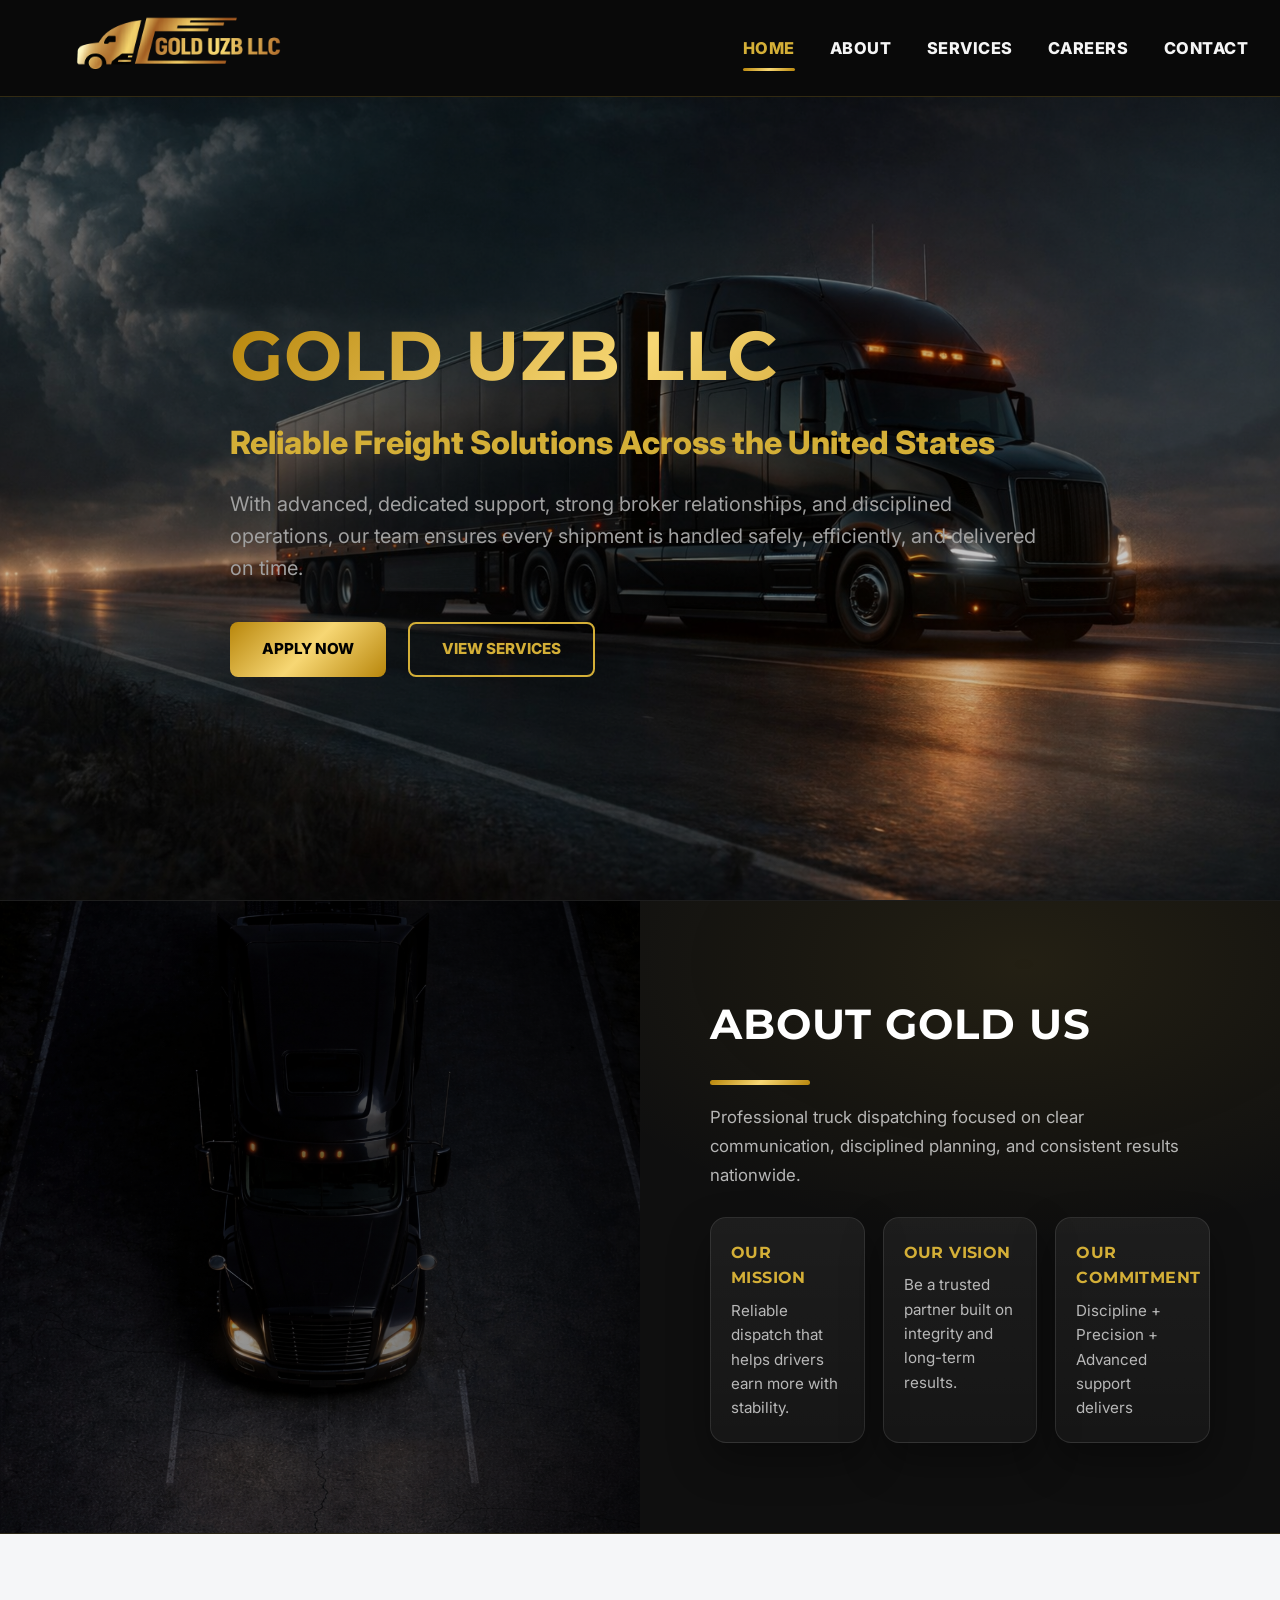
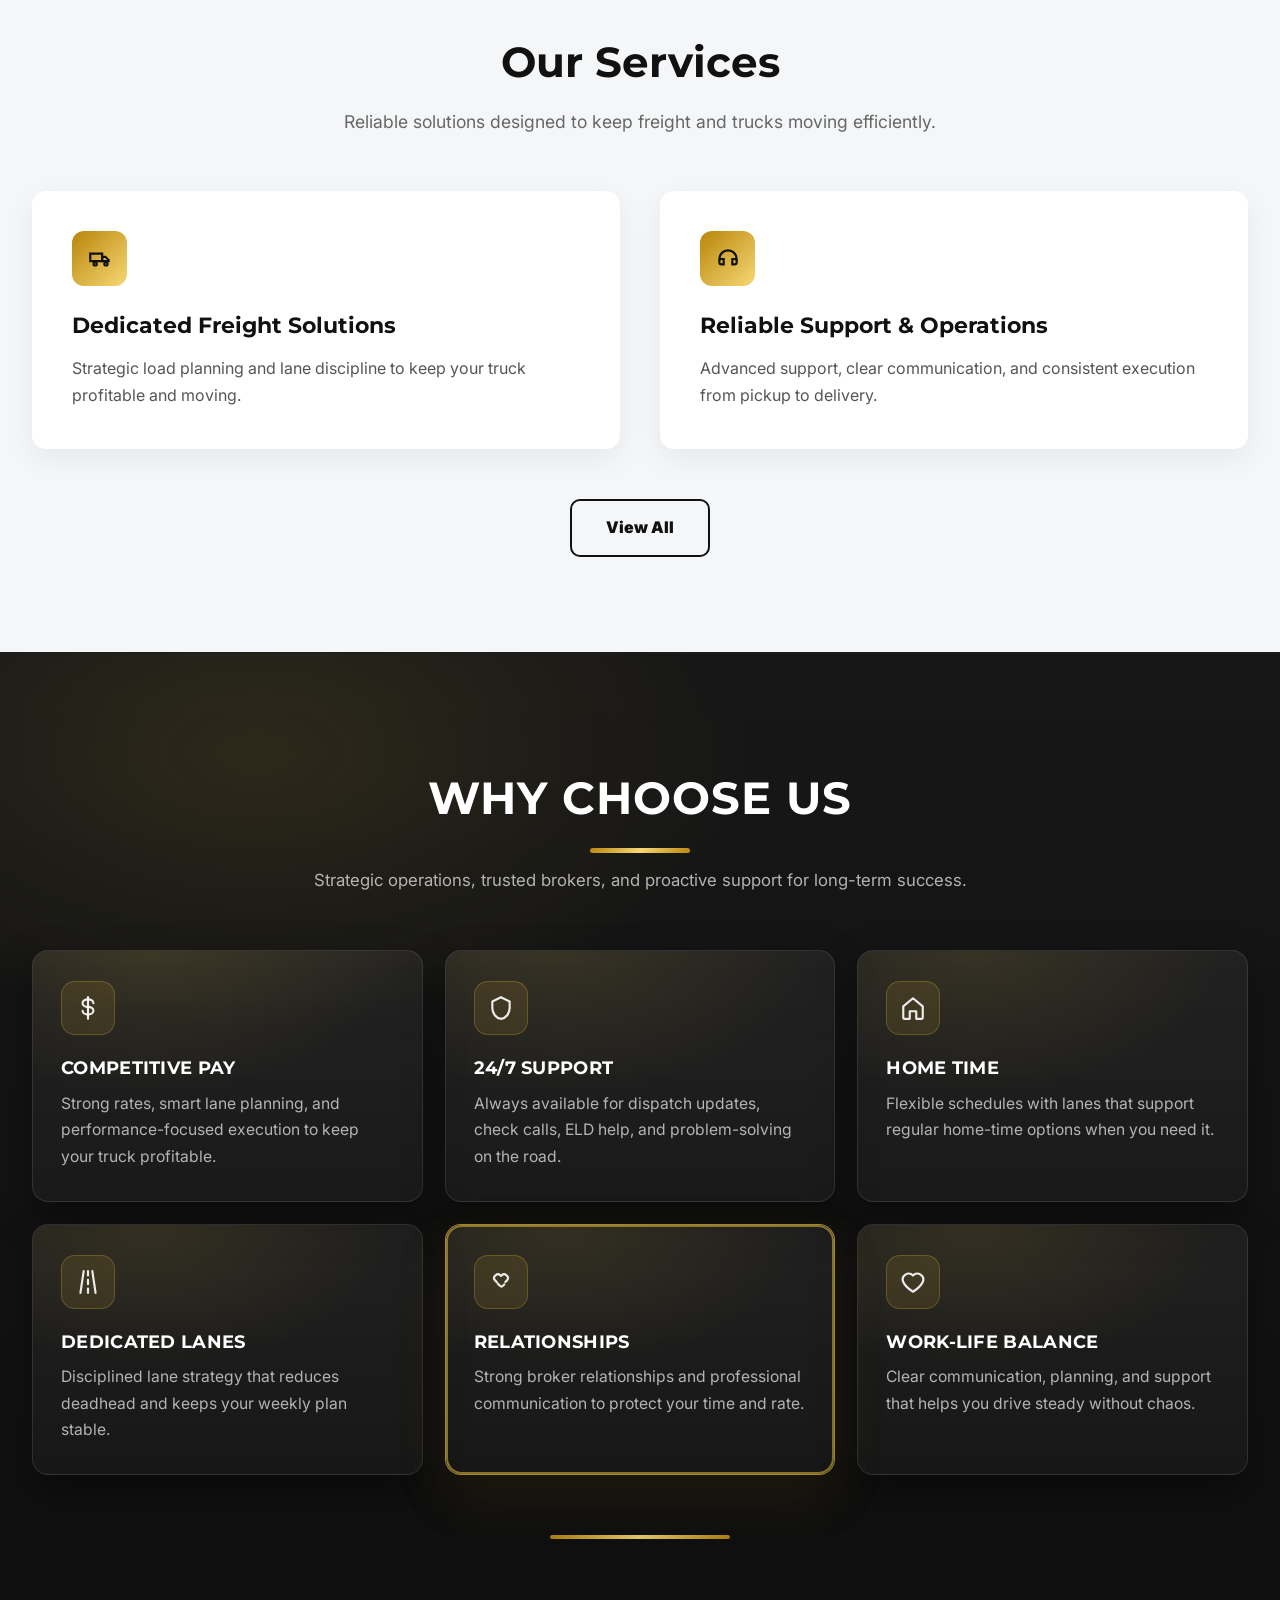
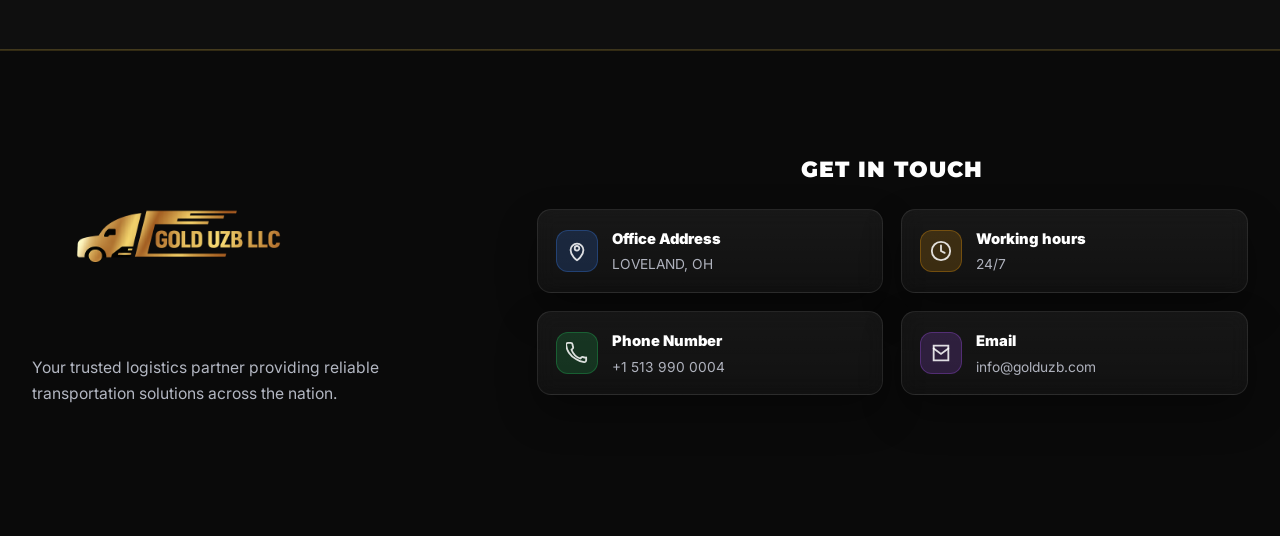
==== commit 2eaa5a57: "first" ====
--- a/index.html
+++ b/index.html
@@ -49,12 +49,12 @@
                 <h1>Gold UZB LLC</h1>
                 <div class="hero-sub">Reliable Freight Solutions Across the United States</div>
                 <p>
-                    With 24/7 support, strong broker relationships, and disciplined operations,
-                    our team ensures every shipment moves safely, efficiently, and on time.
+                    With advanced, dedicated support, strong broker relationships, and disciplined operations, our team
+                    ensures every shipment is handled safely, efficiently, and delivered on time.
                 </p>
                 <div class="hero-actions">
-                    <a href="contact.html" class="btn btn-gold">Join Our Fleet</a>
-                    <a href="services.html" class="btn btn-outline">Explore Services</a>
+                    <a href="contact.html" class="btn btn-gold">APPLY NOW</a>
+                    <a href="services.html" class="btn btn-outline">View Services</a>
                 </div>
             </div>
         </div>
@@ -68,7 +68,7 @@
 
             <!-- RIGHT: CONTENT -->
             <div class="about-split-content">
-                <h2>ABOUT GOLD UZB LLC</h2>
+                <h2>ABOUT GOLD US</h2>
                 <div class="divider divider-left"></div>
 
                 <p class="about-split-text">
@@ -89,7 +89,7 @@
 
                     <div class="about-split-card">
                         <h3>OUR COMMITMENT</h3>
-                        <p>Discipline + precision + 24/7 support on every load.</p>
+                        <p>Discipline + Precision + Advanced support delivers</p>
                     </div>
                 </div>
             </div>
@@ -131,7 +131,7 @@
                     </div>
                     <h3>Reliable Support &amp; Operations</h3>
                     <p>
-                        24/7 support, clear communication, and consistent execution from pickup to delivery.
+                        Advanced support, clear communication, and consistent execution from pickup to delivery.
                     </p>
                 </div>
             </div>
@@ -145,11 +145,10 @@
     <section class="why">
         <div class="container">
             <div class="why-head">
-                <h2>Why Choose Gold UZB?</h2>
+                <h2>Why Choose US</h2>
                 <div class="divider"></div>
                 <p>
-                    More than dispatch — disciplined operations, strong broker relationships, and 24/7 support built for
-                    long-term profitability.
+                    Strategic operations, trusted brokers, and proactive support for long-term success.
                 </p>
             </div>
 
@@ -254,7 +253,7 @@
                     </div>
                     <div>
                         <div class="ftitle">Office Address</div>
-                        <div class="fsub">1 N Commerce Park Dr Suite 124,<br/>Cincinnati, OH 45215</div>
+                        <div class="fsub">LOVELAND, OH</div>
                     </div>
                 </div>
 
@@ -267,8 +266,8 @@
                         </svg>
                     </div>
                     <div>
-                        <div class="ftitle">Office Hours</div>
-                        <div class="fsub">Monday – Sunday<br/>8:00 AM – 6:00 PM</div>
+                        <div class="ftitle">Working hours</div>
+                        <div class="fsub">24/7</div>
                     </div>
                 </div>
 
@@ -281,7 +280,7 @@
                     </div>
                     <div>
                         <div class="ftitle">Phone Number</div>
-                        <div class="fsub">(216) 329-8151</div>
+                        <div class="fsub">+1 513 990 0004</div>
                     </div>
                 </div>
 
@@ -294,7 +293,7 @@
                     </div>
                     <div>
                         <div class="ftitle">Email</div>
-                        <div class="fsub">dispatch@golduzb.com</div>
+                        <div class="fsub">info@golduzb.com</div>
                     </div>
                 </div>
             </div>
--- a/static/css/style.css
+++ b/static/css/style.css
@@ -129,7 +129,6 @@
     display: none;
 }
 
-/* safety */
 .logo-fallback .top {
     font-size: 1.6rem;
     color: #fff;
@@ -210,7 +209,7 @@
     min-height: calc(100vh - var(--navH));
     display: flex;
     align-items: center;
-    background: linear-gradient(rgba(0, 0, 0, .45), rgba(0, 0, 0, .35)),
+    background: linear-gradient(rgba(0, 0, 0, .25), rgba(0, 0, 0, .20)),
     url("../image/main.PNG");
     background-size: cover;
     background-position: center;
@@ -246,7 +245,7 @@
     flex-wrap: wrap
 }
 
-/* ABOUT SPLIT (image left 50%, content right 50%) */
+/* ABOUT SPLIT */
 .about-split {
     background: radial-gradient(900px 500px at 80% 10%, rgba(212, 175, 55, .10), transparent 55%),
     #0f0f0f;
@@ -259,11 +258,12 @@
     margin: 0 auto;
     min-height: 620px;
     display: grid;
-    grid-template-columns:1fr 1fr;
-}
-
+    grid-template-columns: 1fr 1fr;
+}
+
+/* Desktop: faqat background, mobil sozlamalar media ichida bo‘ladi */
 .about-split-image {
-    background: linear-gradient(90deg, rgba(0, 0, 0, .15), rgba(0, 0, 0, .55)),
+    background-image: linear-gradient(90deg, rgba(0, 0, 0, .15), rgba(0, 0, 0, .55)),
     url("../image/about.PNG");
     background-size: cover;
     background-position: center;
@@ -280,7 +280,7 @@
 .about-split-content h2 {
     font-size: 2.6rem;
     color: #fff;
-    margin-bottom: 8px;
+    margin-bottom: 8px
 }
 
 .about-split-text {
@@ -293,7 +293,7 @@
 
 .about-split-grid {
     display: grid;
-    grid-template-columns:repeat(3, minmax(0, 1fr));
+    grid-template-columns: repeat(3, minmax(0, 1fr));
     gap: 18px;
 }
 
@@ -316,13 +316,13 @@
     color: var(--gold);
     font-size: 1rem;
     margin-bottom: 8px;
-    letter-spacing: .4px;
+    letter-spacing: .4px
 }
 
 .about-split-card p {
     color: rgba(245, 245, 245, .72);
     line-height: 1.6;
-    font-size: .95rem;
+    font-size: .95rem
 }
 
 /* SERVICES PREVIEW */
@@ -355,8 +355,8 @@
 
 .preview .grid {
     display: grid;
-    grid-template-columns:repeat(auto-fit, minmax(320px, 1fr));
-    gap: 40px
+    grid-template-columns: repeat(auto-fit, minmax(320px, 1fr));
+    gap: 40px;
 }
 
 .p-card {
@@ -459,7 +459,7 @@
 
 .why-grid {
     display: grid;
-    grid-template-columns:repeat(3, minmax(0, 1fr));
+    grid-template-columns: repeat(3, minmax(0, 1fr));
     gap: 22px
 }
 
@@ -552,7 +552,7 @@
 
 .two {
     display: grid;
-    grid-template-columns:1fr 1fr;
+    grid-template-columns: 1fr 1fr;
     gap: 1.4rem
 }
 
@@ -582,7 +582,7 @@
 
 .f-wrap {
     display: grid;
-    grid-template-columns:1fr 1.6fr;
+    grid-template-columns: 1fr 1.6fr;
     gap: 60px;
     align-items: center;
 }
@@ -618,7 +618,7 @@
 
 .f-cards {
     display: grid;
-    grid-template-columns:1fr 1fr;
+    grid-template-columns: 1fr 1fr;
     gap: 18px
 }
 
@@ -689,7 +689,7 @@
     }
 
     .about-split-grid {
-        grid-template-columns:1fr
+        grid-template-columns: 1fr
     }
 }
 
@@ -707,18 +707,25 @@
     }
 
     .why-grid {
-        grid-template-columns:repeat(2, minmax(0, 1fr))
+        grid-template-columns: repeat(2, minmax(0, 1fr))
     }
 }
 
 @media (max-width: 900px) {
     .about-split-wrap {
-        grid-template-columns:1fr;
+        grid-template-columns: 1fr;
         min-height: auto
     }
 
+    /* ✅ MOBIL: rasm balandligi + pastki qismi + yorqinlik */
     .about-split-image {
-        min-height: clamp(190px, 38vw, 240px)
+        min-height: clamp(190px, 38vw, 240px);
+        background-image: linear-gradient(90deg, rgba(0, 0, 0, .02), rgba(0, 0, 0, .16)),
+        url("../image/about.PNG");
+        background-size: cover;
+        background-position: center 53%;
+        background-repeat: no-repeat;
+        filter: brightness(1.35) contrast(1.12) saturate(1.15);
     }
 
     .about-split-content {
@@ -742,7 +749,7 @@
     }
 
     .hero-section {
-        min-height: calc(100vh - var(--navH-m))
+        background-position: 70% center
     }
 
     .logo img {
@@ -771,7 +778,7 @@
     }
 
     .two {
-        grid-template-columns:1fr
+        grid-template-columns: 1fr
     }
 
     footer.footer-noor {
@@ -795,7 +802,7 @@
     }
 
     .f-cards {
-        grid-template-columns:1fr;
+        grid-template-columns: 1fr;
         gap: 14px
     }
 
@@ -831,7 +838,7 @@
     }
 
     .why-grid {
-        grid-template-columns:repeat(2, minmax(0, 1fr));
+        grid-template-columns: repeat(2, minmax(0, 1fr));
         gap: 14px
     }
 
@@ -858,6 +865,769 @@
 
 @media (max-width: 380px) {
     .why-grid {
-        grid-template-columns:1fr
+        grid-template-columns: 1fr
+    }
+}
+
+/* ===== About (simple) - FULL (Desktop 4 in a row) ===== */
+.about-simple {
+    background: radial-gradient(900px 520px at 80% 10%, rgba(212, 175, 55, .10), transparent 55%), #0f0f0f;
+    border-top: 1px solid rgba(255, 255, 255, .06);
+    border-bottom: 1px solid rgba(212, 175, 55, .12);
+    padding: 110px 0 110px;
+}
+
+.about-simple-wrap {
+    max-width: 1200px; /* laptopda 4ta sig‘ishi uchun biroz kengroq */
+    margin: 0 auto;
+}
+
+.about-simple-head {
+    text-align: center;
+    margin-bottom: 60px;
+}
+
+.about-simple-head h1 {
+    font-size: clamp(2.2rem, 4vw, 3.2rem);
+    background: var(--gold-grad);
+    -webkit-background-clip: text;
+    -webkit-text-fill-color: transparent;
+    margin-bottom: 10px;
+}
+
+.about-simple-head p {
+    color: rgba(245, 245, 245, .72);
+    font-size: 1.05rem;
+    line-height: 1.75;
+    max-width: 820px;
+    margin: 0 auto 16px;
+}
+
+/* Desktop text / Mobile text switch */
+.about-text--mobile {
+    display: none;
+}
+
+/* === Cards grid ===
+   Laptop: 4 in a row
+   Medium: 3 in a row
+   Mobile: 1 in a column
+*/
+.about-simple-cards {
+    margin-top: 34px;
+    display: grid;
+    grid-template-columns: repeat(3, minmax(0, 1fr)); /* default (medium desktop) */
+    gap: 18px;
+}
+
+.about-simple-card {
+    background: linear-gradient(180deg, rgba(255, 255, 255, .06), rgba(255, 255, 255, .03));
+    border: 1px solid rgba(255, 255, 255, .10);
+    border-radius: 16px;
+    padding: 22px 20px;
+    box-shadow: 0 18px 40px rgba(0, 0, 0, .35);
+    transition: all var(--t);
+}
+
+.about-simple-card:hover {
+    transform: translateY(-6px);
+    border-color: rgba(212, 175, 55, .55);
+    box-shadow: 0 26px 55px rgba(0, 0, 0, .55);
+}
+
+.about-simple-card h3 {
+    color: var(--gold);
+    font-size: 1rem;
+    margin-bottom: 8px;
+    letter-spacing: .4px;
+}
+
+.about-simple-card p {
+    color: rgba(245, 245, 245, .72);
+    line-height: 1.6;
+    font-size: .95rem;
+}
+
+/* ✅ Laptop/Big desktop: 4 in one row */
+@media (min-width: 1200px) {
+    .about-simple-cards {
+        grid-template-columns: repeat(4, minmax(0, 1fr));
+        gap: 22px;
+    }
+
+    /* 4ta bo‘lganda tor bo‘lmasligi uchun font/paddingni ozgina ixcham qilamiz */
+    .about-simple-card {
+        padding: 20px 18px;
+    }
+
+    .about-simple-card p {
+        font-size: .90rem;
+    }
+}
+
+/* ✅ Tablet/Small desktop: 3 in one row (default stays) */
+@media (max-width: 1199px) and (min-width: 901px) {
+    .about-simple-cards {
+        grid-template-columns: repeat(3, minmax(0, 1fr));
+    }
+}
+
+/* ✅ Mobile: text short + cards 1 column */
+@media (max-width: 900px) {
+    .about-simple {
+        padding: 90px 0;
+    }
+
+    .about-simple-cards {
+        grid-template-columns: 1fr;
+    }
+}
+
+/* ✅ Extra small: About head nicer, text short */
+@media (max-width: 640px) {
+    .about-text--desktop {
+        display: none;
+    }
+
+    .about-text--mobile {
+        display: block;
+    }
+
+    .about-simple-head {
+        margin-bottom: 40px;
+    }
+
+    .about-simple-head .hero-sub {
+        font-size: 1.05rem;
+        line-height: 1.35;
+        margin-bottom: 14px;
+    }
+
+    .about-text--mobile p {
+        max-width: 560px;
+        margin: 0 auto;
+        color: rgba(245, 245, 245, .74);
+        font-size: .98rem;
+        line-height: 1.65;
+    }
+}
+
+/* =========================================================
+   SHARED PAGE HEADER (Services/Careers/Contact)
+   ========================================================= */
+.page-header {
+    text-align: center;
+    margin-bottom: 70px;
+}
+
+.page-header h1 {
+    font-size: clamp(2.5rem, 5vw, 3.8rem);
+    background: var(--gold-grad);
+    -webkit-background-clip: text;
+    -webkit-text-fill-color: transparent;
+    margin-bottom: 12px;
+}
+
+.page-header p {
+    color: rgba(245, 245, 245, .7);
+    font-size: 1.15rem;
+    max-width: 600px;
+    margin: 0 auto;
+}
+
+/* =========================================================
+   SERVICES PAGE
+   ========================================================= */
+.services-page {
+    padding: 80px 0 120px;
+    min-height: calc(100vh - var(--navH));
+    background: radial-gradient(1200px 800px at 50% 0%, rgba(212, 175, 55, .05), transparent 60%), #0A0A0A;
+}
+
+.service-row {
+    display: grid;
+    grid-template-columns: 1fr 1fr;
+    gap: 60px;
+    align-items: center;
+    margin-bottom: 90px;
+    background: linear-gradient(180deg, rgba(255, 255, 255, .03), transparent);
+    border: 1px solid rgba(255, 255, 255, .05);
+    border-radius: 24px;
+    padding: 40px;
+}
+
+.service-row:last-child {
+    margin-bottom: 0;
+}
+
+.s-head {
+    display: flex;
+    align-items: center;
+    gap: 16px;
+    margin-bottom: 16px;
+}
+
+.s-icon {
+    width: 56px;
+    height: 56px;
+    border-radius: 14px;
+    background: rgba(212, 175, 55, .12);
+    border: 1px solid rgba(212, 175, 55, .28);
+    display: grid;
+    place-items: center;
+    color: var(--gold);
+    flex-shrink: 0;
+}
+
+.s-icon svg {
+    width: 28px;
+    height: 28px;
+}
+
+.s-head h2 {
+    font-size: 2.2rem;
+    margin: 0;
+    color: #fff;
+    text-transform: capitalize;
+    letter-spacing: 0.5px;
+}
+
+.s-head h2 span {
+    color: var(--gold);
+}
+
+.s-desc {
+    color: rgba(245, 245, 245, .75);
+    font-size: 1.1rem;
+    line-height: 1.6;
+    margin-bottom: 28px;
+}
+
+.s-list {
+    list-style: none;
+    display: flex;
+    flex-direction: column;
+    gap: 10px;
+}
+
+.s-list li {
+    position: relative;
+    padding: 14px 18px;
+    background: linear-gradient(90deg, rgba(212, 175, 55, 0.08), rgba(255, 255, 255, 0.01));
+    border-left: 3px solid var(--gold);
+    border-radius: 0 8px 8px 0;
+    display: flex;
+    align-items: center;
+    gap: 14px;
+    font-size: 0.98rem;
+    color: #eee;
+    transition: all 0.3s ease;
+}
+
+.s-list li:hover {
+    background: linear-gradient(90deg, rgba(212, 175, 55, 0.15), rgba(255, 255, 255, 0.03));
+    transform: translateX(4px);
+}
+
+.s-list li svg {
+    width: 20px;
+    height: 20px;
+    color: var(--gold);
+    flex-shrink: 0;
+}
+
+.s-image {
+    width: 100%;
+    border-radius: 16px;
+    overflow: hidden;
+    box-shadow: 0 20px 50px rgba(0, 0, 0, 0.5);
+    border: 1px solid rgba(255, 255, 255, 0.08);
+    aspect-ratio: 4/3;
+}
+
+.s-image img {
+    width: 100%;
+    height: 100%;
+    object-fit: cover;
+    display: block;
+    transition: transform 0.6s cubic-bezier(0.4, 0, 0.2, 1);
+}
+
+.service-row:hover .s-image img {
+    transform: scale(1.05);
+}
+
+@media (max-width: 992px) {
+    .service-row {
+        grid-template-columns: 1fr;
+        gap: 40px;
+        padding: 30px;
+    }
+
+    .s-image {
+        aspect-ratio: 16/9;
+    }
+}
+
+@media (max-width: 768px) {
+    .s-head h2 {
+        font-size: 1.8rem;
+    }
+
+    .s-desc {
+        font-size: 1rem;
+    }
+
+    .service-row {
+        padding: 20px;
+        margin-bottom: 50px;
+        border-radius: 16px;
+    }
+}
+
+/* =========================================================
+   CAREERS PAGE
+   ========================================================= */
+.careers-page {
+    padding: 80px 0 120px;
+    min-height: calc(100vh - var(--navH));
+    background: radial-gradient(1000px 600px at 50% 10%, rgba(212, 175, 55, .05), transparent 60%), #0A0A0A;
+}
+
+.careers-banner {
+    max-width: 1100px;
+    margin: 0 auto 50px;
+    height: 380px;
+    border-radius: 20px;
+    overflow: hidden;
+    box-shadow: 0 20px 50px rgba(0, 0, 0, 0.4);
+    border: 1px solid rgba(255, 255, 255, 0.08);
+    position: relative;
+}
+
+.careers-banner img {
+    width: 100%;
+    height: 100%;
+    object-fit: cover;
+    object-position: center 30%;
+    transition: transform 0.6s ease;
+}
+
+.careers-banner:hover img {
+    transform: scale(1.03);
+}
+
+.careers-banner::after {
+    content: '';
+    position: absolute;
+    inset: 0;
+    background: linear-gradient(to top, rgba(10, 10, 10, 0.95) 0%, transparent 60%);
+    pointer-events: none;
+}
+
+.job-grid {
+    display: grid;
+    grid-template-columns: repeat(2, 1fr);
+    gap: 30px;
+    max-width: 1100px;
+    margin: 0 auto;
+}
+
+.job-card {
+    background: linear-gradient(180deg, rgba(255, 255, 255, .05), rgba(255, 255, 255, .02));
+    border: 1px solid rgba(255, 255, 255, .08);
+    border-radius: 16px;
+    padding: 35px;
+    display: flex;
+    flex-direction: column;
+    transition: all var(--t);
+    box-shadow: 0 15px 35px rgba(0, 0, 0, .3);
+}
+
+.job-card:hover {
+    transform: translateY(-5px);
+    border-color: rgba(212, 175, 55, .4);
+    box-shadow: 0 20px 45px rgba(0, 0, 0, .5);
+}
+
+.job-title {
+    font-size: 1.8rem;
+    color: #fff;
+    margin-bottom: 12px;
+    letter-spacing: 0.5px;
+    text-transform: capitalize;
+}
+
+.job-tags {
+    display: flex;
+    gap: 10px;
+    flex-wrap: wrap;
+    margin-bottom: 25px;
+}
+
+.tag {
+    padding: 6px 14px;
+    border-radius: 20px;
+    font-size: 0.85rem;
+    font-weight: 700;
+}
+
+.tag-blue {
+    background: rgba(59, 130, 246, 0.15);
+    color: #60a5fa;
+    border: 1px solid rgba(59, 130, 246, 0.3);
+}
+
+.tag-yellow {
+    background: rgba(212, 175, 55, 0.15);
+    color: var(--gold);
+    border: 1px solid rgba(212, 175, 55, 0.3);
+}
+
+.job-features {
+    list-style: none;
+    margin-bottom: 35px;
+    flex-grow: 1;
+    display: flex;
+    flex-direction: column;
+    gap: 12px;
+}
+
+.job-features li {
+    position: relative;
+    padding-left: 28px;
+    color: rgba(245, 245, 245, .8);
+    font-size: 1rem;
+    line-height: 1.5;
+}
+
+.job-features li::before {
+    content: "✓";
+    position: absolute;
+    left: 0;
+    top: 0;
+    color: var(--gold);
+    font-weight: bold;
+}
+
+.btn-apply {
+    display: block;
+    width: 100%;
+    text-align: center;
+    padding: 16px;
+    border-radius: 8px;
+    background: linear-gradient(90deg, #111111 0%, #D4AF37 100%);
+    color: #fff;
+    font-weight: 800;
+    font-size: 1.05rem;
+    text-decoration: none;
+    border: 1px solid rgba(255, 255, 255, 0.1);
+    transition: all var(--t);
+    cursor: pointer;
+}
+
+.btn-apply:hover {
+    filter: brightness(1.15);
+    box-shadow: 0 10px 20px rgba(212, 175, 55, 0.25);
+    transform: scale(1.02);
+}
+
+@media (max-width: 900px) {
+    .job-grid {
+        grid-template-columns: 1fr;
+    }
+}
+
+@media (max-width: 768px) {
+    .careers-banner {
+        height: 200px;
+        margin-bottom: 30px;
+    }
+
+    .job-card {
+        padding: 25px;
+    }
+
+    .job-title {
+        font-size: 1.5rem;
+    }
+}
+
+/* =========================================================
+   CONTACT PAGE
+   ========================================================= */
+.contact-page {
+    padding: 80px 0 120px;
+    min-height: calc(100vh - var(--navH));
+    background: radial-gradient(1000px 600px at 50% 10%, rgba(212, 175, 55, .05), transparent 60%), #0A0A0A;
+}
+
+.contact-cards {
+    display: grid;
+    grid-template-columns: repeat(3, 1fr);
+    gap: 30px;
+    max-width: 1100px;
+    margin: 0 auto 80px;
+}
+
+.c-card {
+    background: linear-gradient(180deg, rgba(255, 255, 255, .05), rgba(255, 255, 255, .02));
+    border: 1px solid rgba(255, 255, 255, .08);
+    border-radius: 16px;
+    padding: 40px 20px;
+    text-align: center;
+    transition: all var(--t);
+    box-shadow: 0 15px 35px rgba(0, 0, 0, .3);
+}
+
+.c-card:hover {
+    transform: translateY(-5px);
+    border-color: rgba(212, 175, 55, .4);
+    box-shadow: 0 20px 45px rgba(0, 0, 0, .5);
+}
+
+.c-icon {
+    width: 65px;
+    height: 65px;
+    border-radius: 16px;
+    background: var(--gold-grad);
+    color: #000;
+    display: inline-flex;
+    justify-content: center;
+    align-items: center;
+    margin-bottom: 24px;
+    box-shadow: 0 10px 20px rgba(212, 175, 55, 0.2);
+}
+
+.c-icon svg {
+    width: 32px;
+    height: 32px;
+}
+
+.c-card h3 {
+    font-size: 1.4rem;
+    color: #fff;
+    margin-bottom: 12px;
+    letter-spacing: 0.5px;
+    text-transform: capitalize;
+}
+
+.c-card .value {
+    font-size: 1.1rem;
+    color: #fff;
+    font-weight: 600;
+    margin-bottom: 8px;
+}
+
+.c-card .subtext {
+    font-size: 0.9rem;
+    color: rgba(245, 245, 245, .6);
+}
+
+.quote-header {
+    text-align: center;
+    margin-bottom: 40px;
+}
+
+.quote-header h2 {
+    font-size: 2.4rem;
+    color: #fff;
+    margin-bottom: 12px;
+    text-transform: capitalize;
+}
+
+.quote-header p {
+    color: rgba(245, 245, 245, .7);
+    font-size: 1.05rem;
+}
+
+.form-card {
+    background: linear-gradient(180deg, rgba(255, 255, 255, .05), rgba(255, 255, 255, .02));
+    border: 1px solid rgba(255, 255, 255, .08);
+    border-radius: 16px;
+    padding: 45px;
+    max-width: 850px;
+    margin: 0 auto;
+    box-shadow: 0 20px 50px rgba(0, 0, 0, .4);
+}
+
+.form-header {
+    font-size: 1.15rem;
+    font-weight: 700;
+    color: #fff;
+    margin-bottom: 30px;
+    padding-bottom: 15px;
+    border-bottom: 1px solid rgba(255, 255, 255, .1);
+}
+
+.form-group {
+    margin-bottom: 24px;
+}
+
+.form-label {
+    display: block;
+    color: #ddd;
+    font-size: 0.95rem;
+    font-weight: 600;
+    margin-bottom: 8px;
+}
+
+.form-label .req {
+    color: #ef4444;
+    margin-left: 2px;
+}
+
+.form-input {
+    width: 100%;
+    padding: 16px;
+    background: rgba(0, 0, 0, 0.4);
+    border: 1px solid rgba(255, 255, 255, 0.12);
+    border-radius: 8px;
+    color: #fff;
+    font-size: 1rem;
+    font-family: inherit;
+    transition: border-color 0.3s ease, box-shadow 0.3s ease;
+}
+
+.form-input::placeholder {
+    color: rgba(255, 255, 255, 0.3);
+}
+
+.form-input:focus {
+    outline: none;
+    border-color: var(--gold);
+    box-shadow: 0 0 0 3px rgba(212, 175, 55, 0.15);
+}
+
+.btn-send {
+    display: inline-block;
+    padding: 16px 45px;
+    border-radius: 8px;
+    background: linear-gradient(90deg, #D4AF37 0%, #f7d774 50%, #D4AF37 100%);
+    background-size: 200% auto;
+    color: #000;
+    font-weight: 800;
+    font-size: 1.05rem;
+    text-decoration: none;
+    border: none;
+    transition: all var(--t);
+    cursor: pointer;
+    margin-top: 10px;
+}
+
+.btn-send:hover {
+    background-position: right center;
+    box-shadow: 0 10px 20px rgba(212, 175, 55, 0.25);
+    transform: translateY(-2px);
+}
+
+@media (max-width: 900px) {
+    .contact-cards {
+        grid-template-columns: 1fr;
+        max-width: 400px;
+    }
+
+    .form-card {
+        padding: 30px;
+    }
+}
+
+@media (max-width: 768px) {
+    .quote-header h2 {
+        font-size: 2rem;
+    }
+
+    .form-card {
+        padding: 25px;
+    }
+}
+
+/* =========================
+   ABOUT: mobile text shorter
+   ========================= */
+.about-text--mobile {
+    display: none;
+}
+
+@media (max-width: 640px) {
+    .about-text--desktop {
+        display: none;
+    }
+
+    .about-text--mobile {
+        display: block;
+    }
+
+    .about-simple-head {
+        margin-bottom: 40px;
+    }
+
+    .about-simple-head .hero-sub {
+        font-size: 1.05rem;
+        line-height: 1.35;
+        margin-bottom: 14px;
+    }
+
+    .about-text--mobile p {
+        max-width: 560px;
+        margin: 0 auto;
+        color: rgba(245, 245, 245, .74);
+        font-size: .98rem;
+        line-height: 1.65;
+    }
+}
+
+/* =========================
+   CONTACT: mobile 2-in-row for phone/email
+   ========================= */
+.value-link {
+    color: #fff;
+    text-decoration: none;
+    display: inline-block;
+}
+
+.value-link:hover {
+    color: var(--gold);
+    text-decoration: underline;
+}
+
+@media (max-width: 600px) {
+    .contact-cards {
+        grid-template-columns: repeat(2, minmax(0, 1fr));
+        gap: 14px;
+        max-width: 100%;
+        margin-bottom: 60px;
+    }
+
+    .c-card {
+        padding: 18px 14px;
+        border-radius: 14px;
+    }
+
+    .c-icon {
+        width: 54px;
+        height: 54px;
+        border-radius: 14px;
+        margin-bottom: 14px;
+    }
+
+    .c-card h3 {
+        font-size: 1.05rem;
+        margin-bottom: 8px;
+    }
+
+    .c-card .value {
+        font-size: .95rem;
+        word-break: break-word;
+    }
+
+    .c-card .subtext {
+        font-size: .78rem;
+        line-height: 1.35;
+    }
+
+    /* 3rd card (HQ) takes full width under them */
+    .contact-cards .c-card:nth-child(3) {
+        grid-column: 1 / -1;
     }
 }
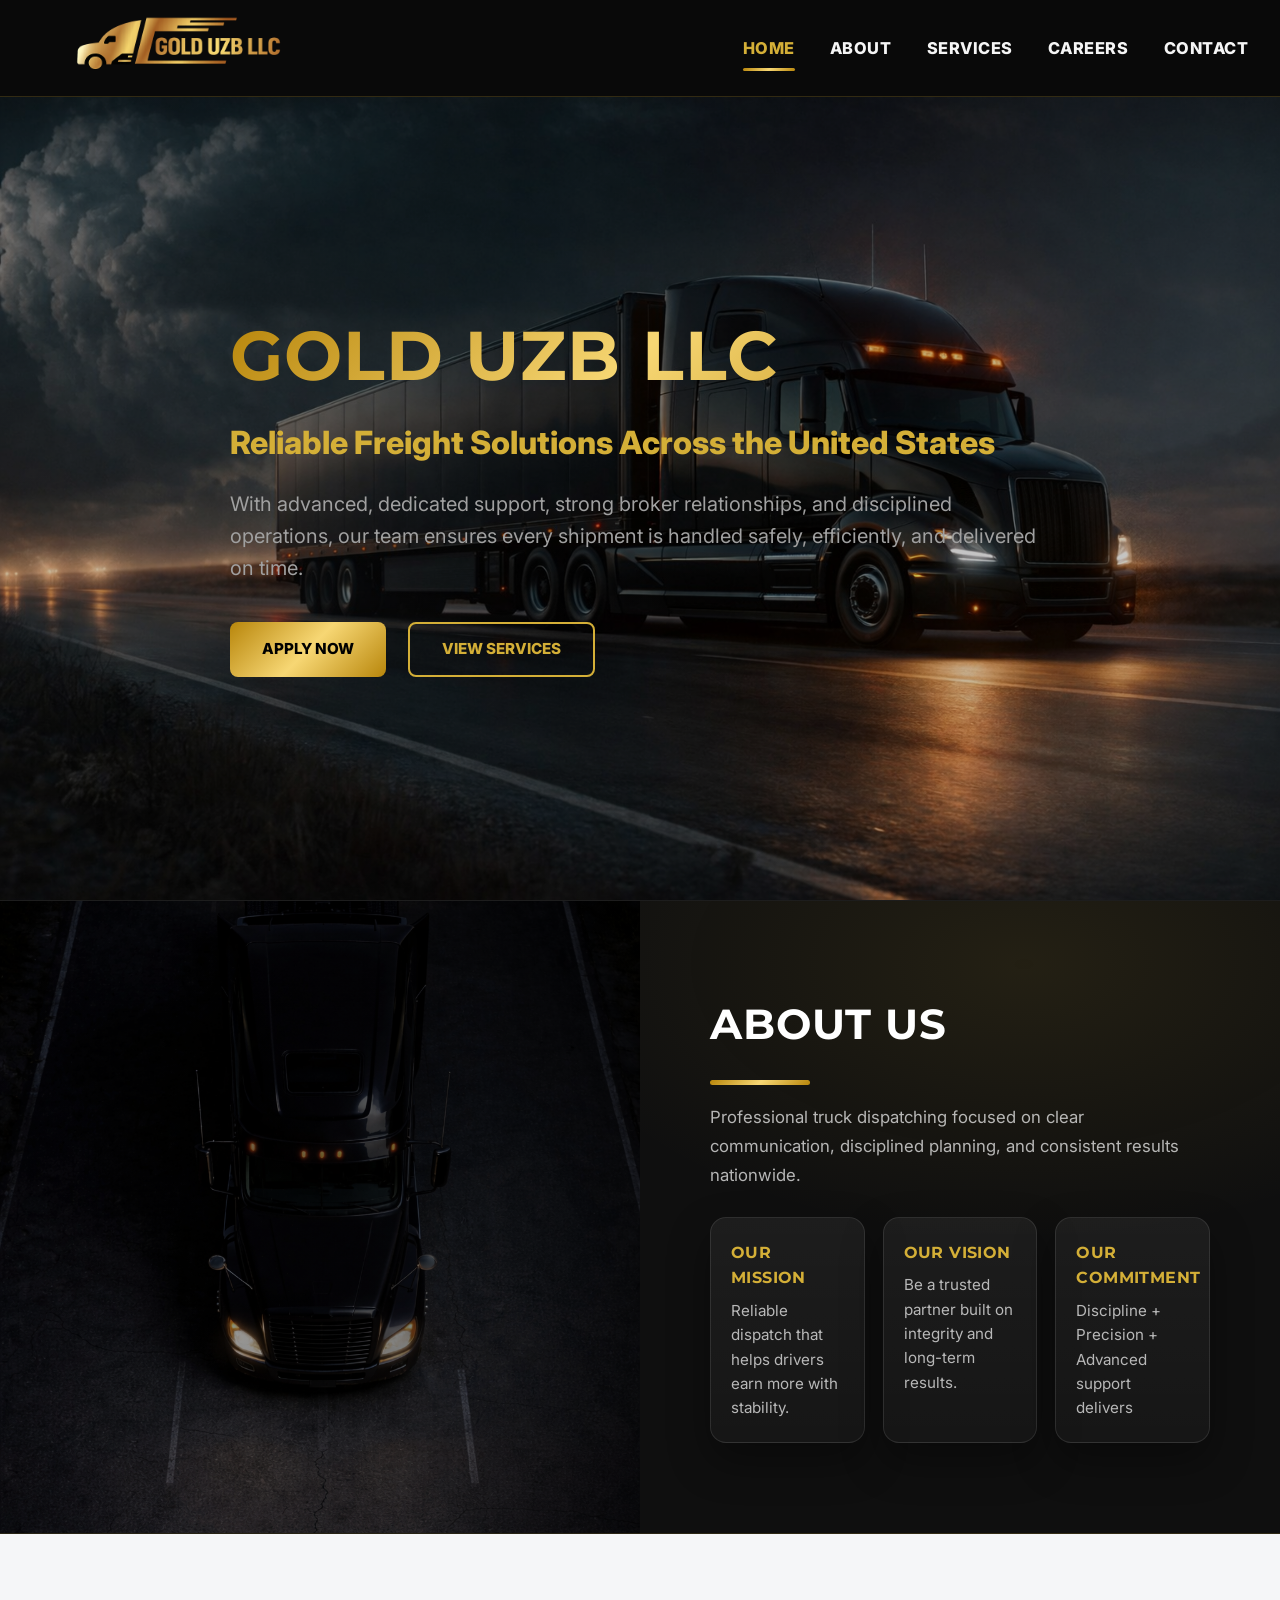
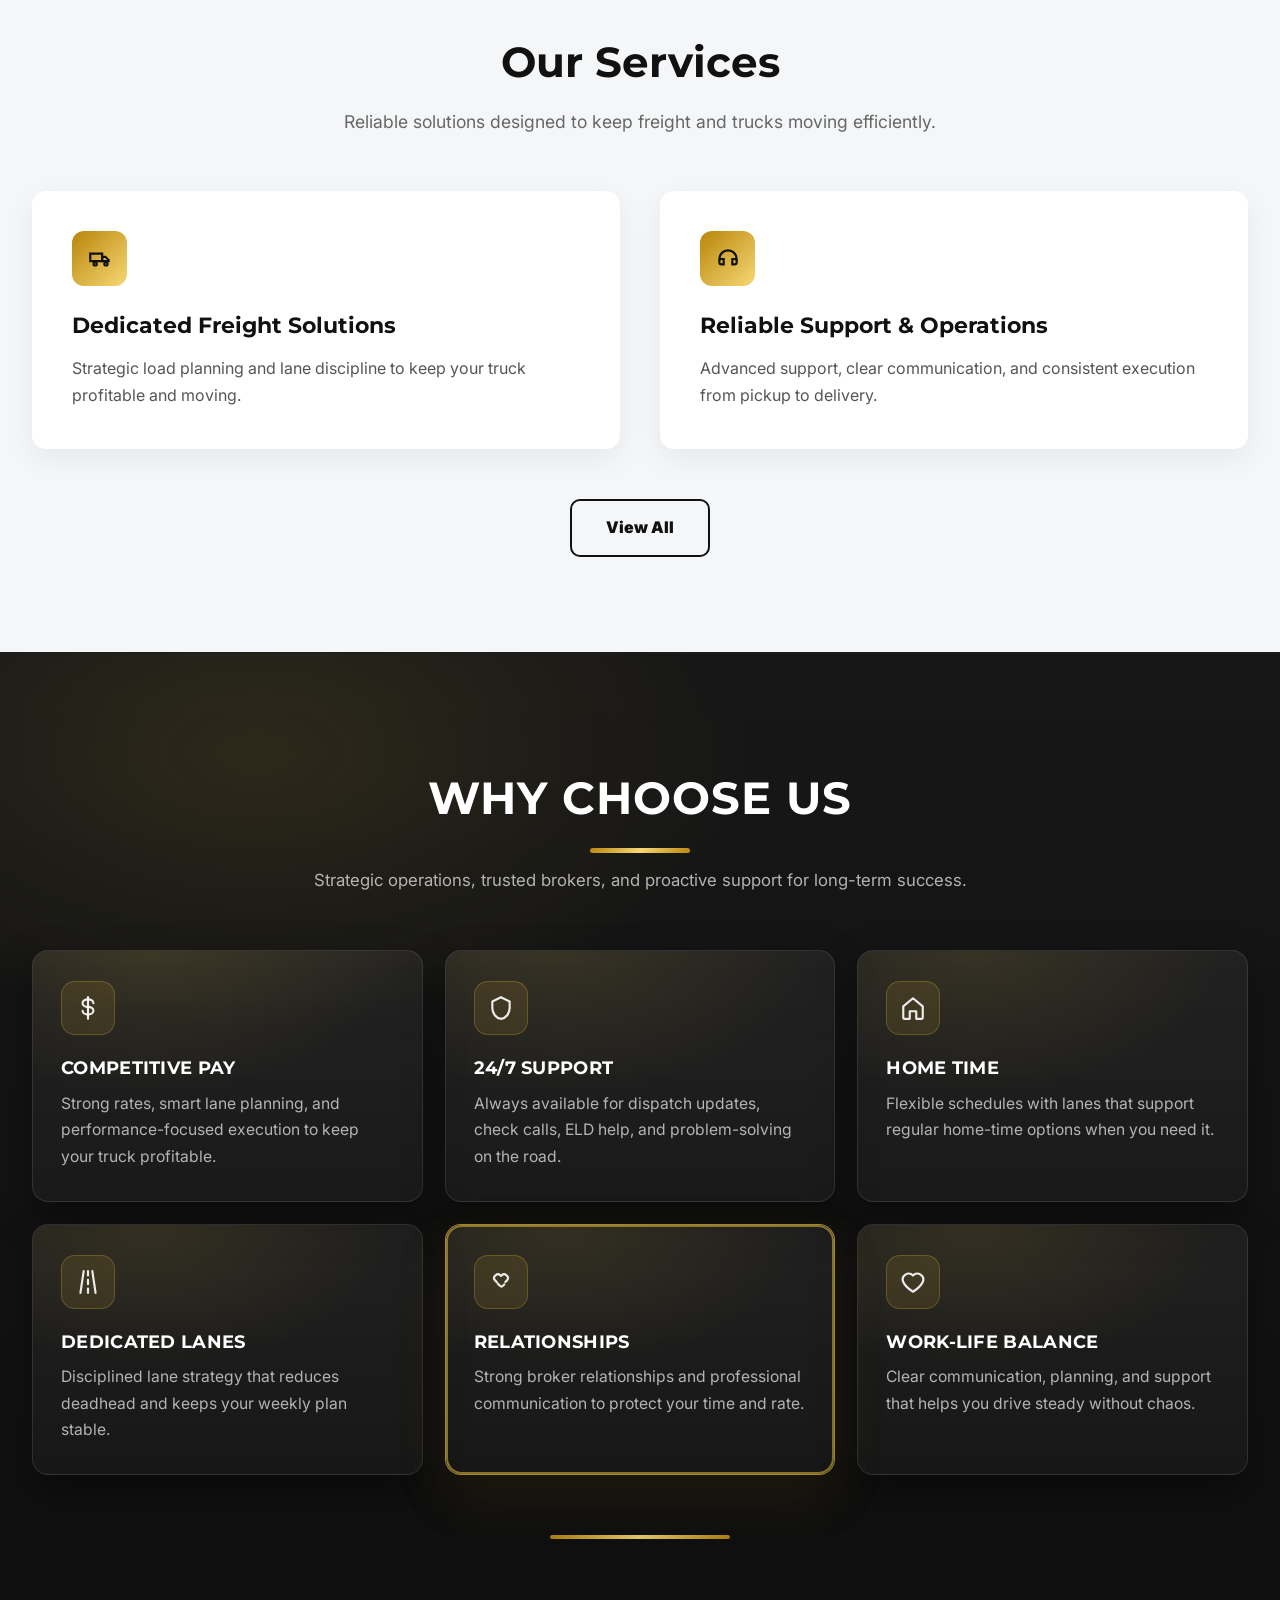
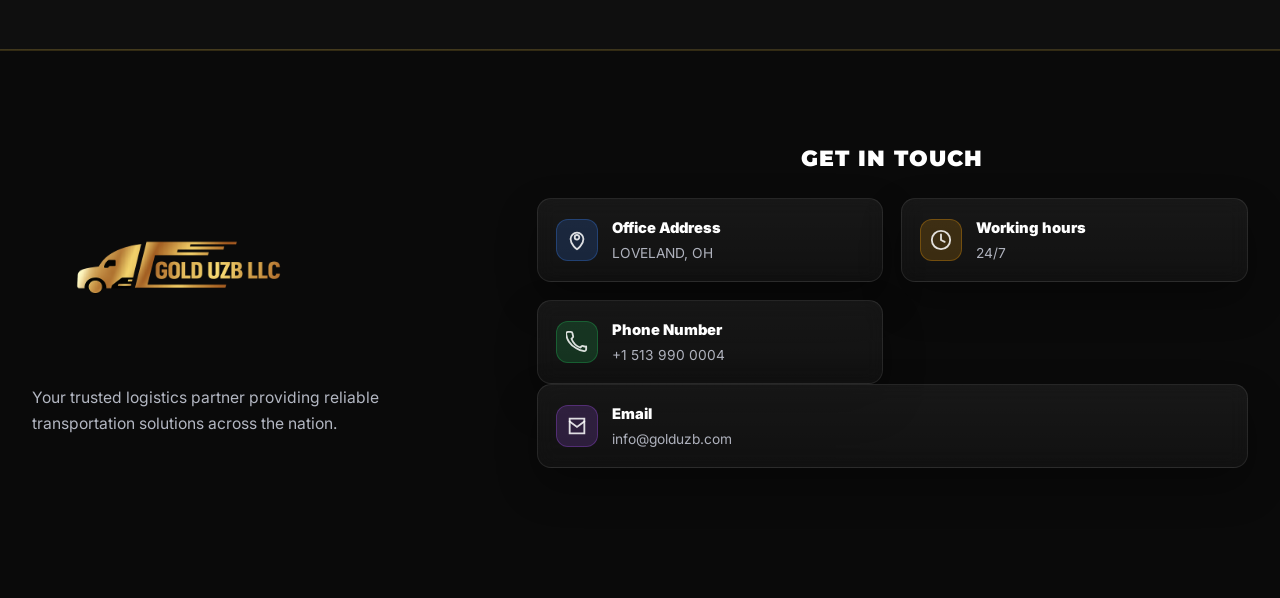
==== commit 2fe9607d: "first" ====
--- a/index.html
+++ b/index.html
@@ -68,7 +68,7 @@
 
             <!-- RIGHT: CONTENT -->
             <div class="about-split-content">
-                <h2>ABOUT GOLD US</h2>
+                <h2>ABOUT US</h2>
                 <div class="divider divider-left"></div>
 
                 <p class="about-split-text">
@@ -283,6 +283,7 @@
                         <div class="fsub">+1 513 990 0004</div>
                     </div>
                 </div>
+                </div>
 
                 <div class="fcard">
                     <div class="ficon p">
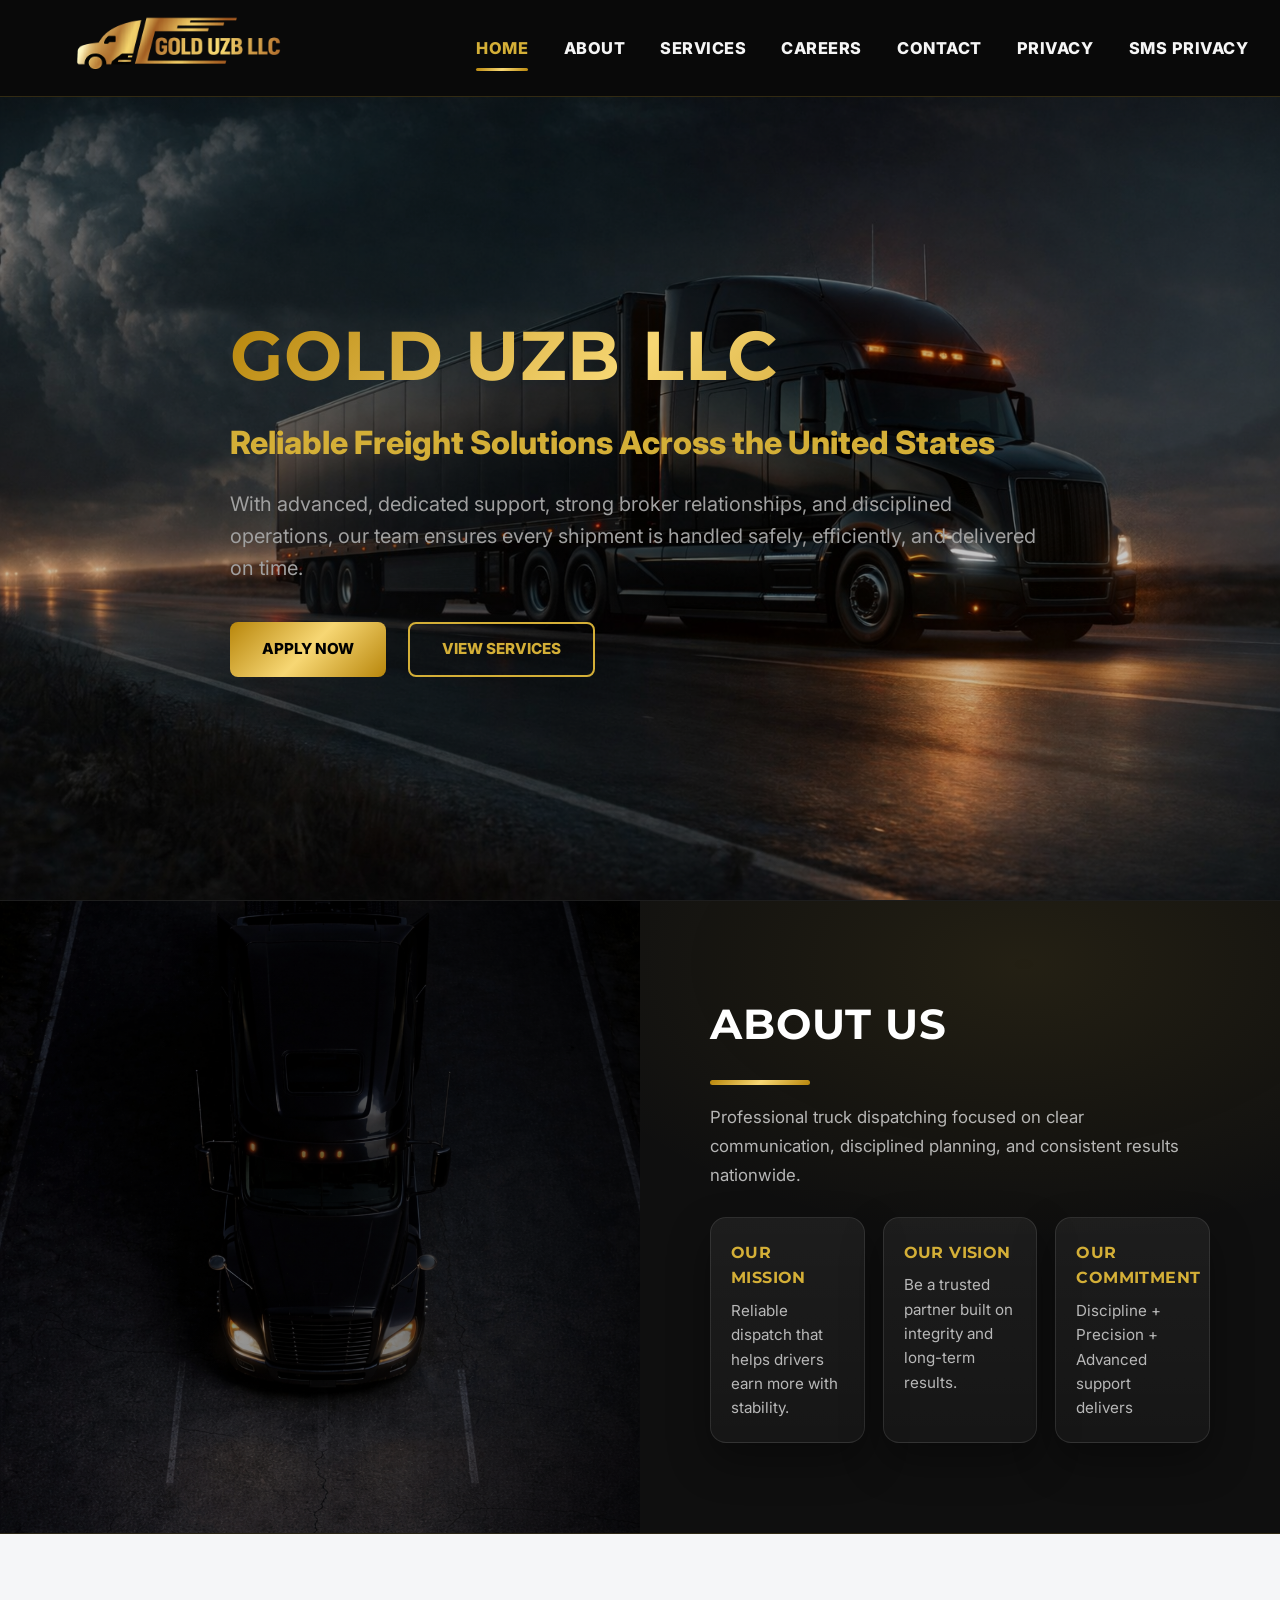
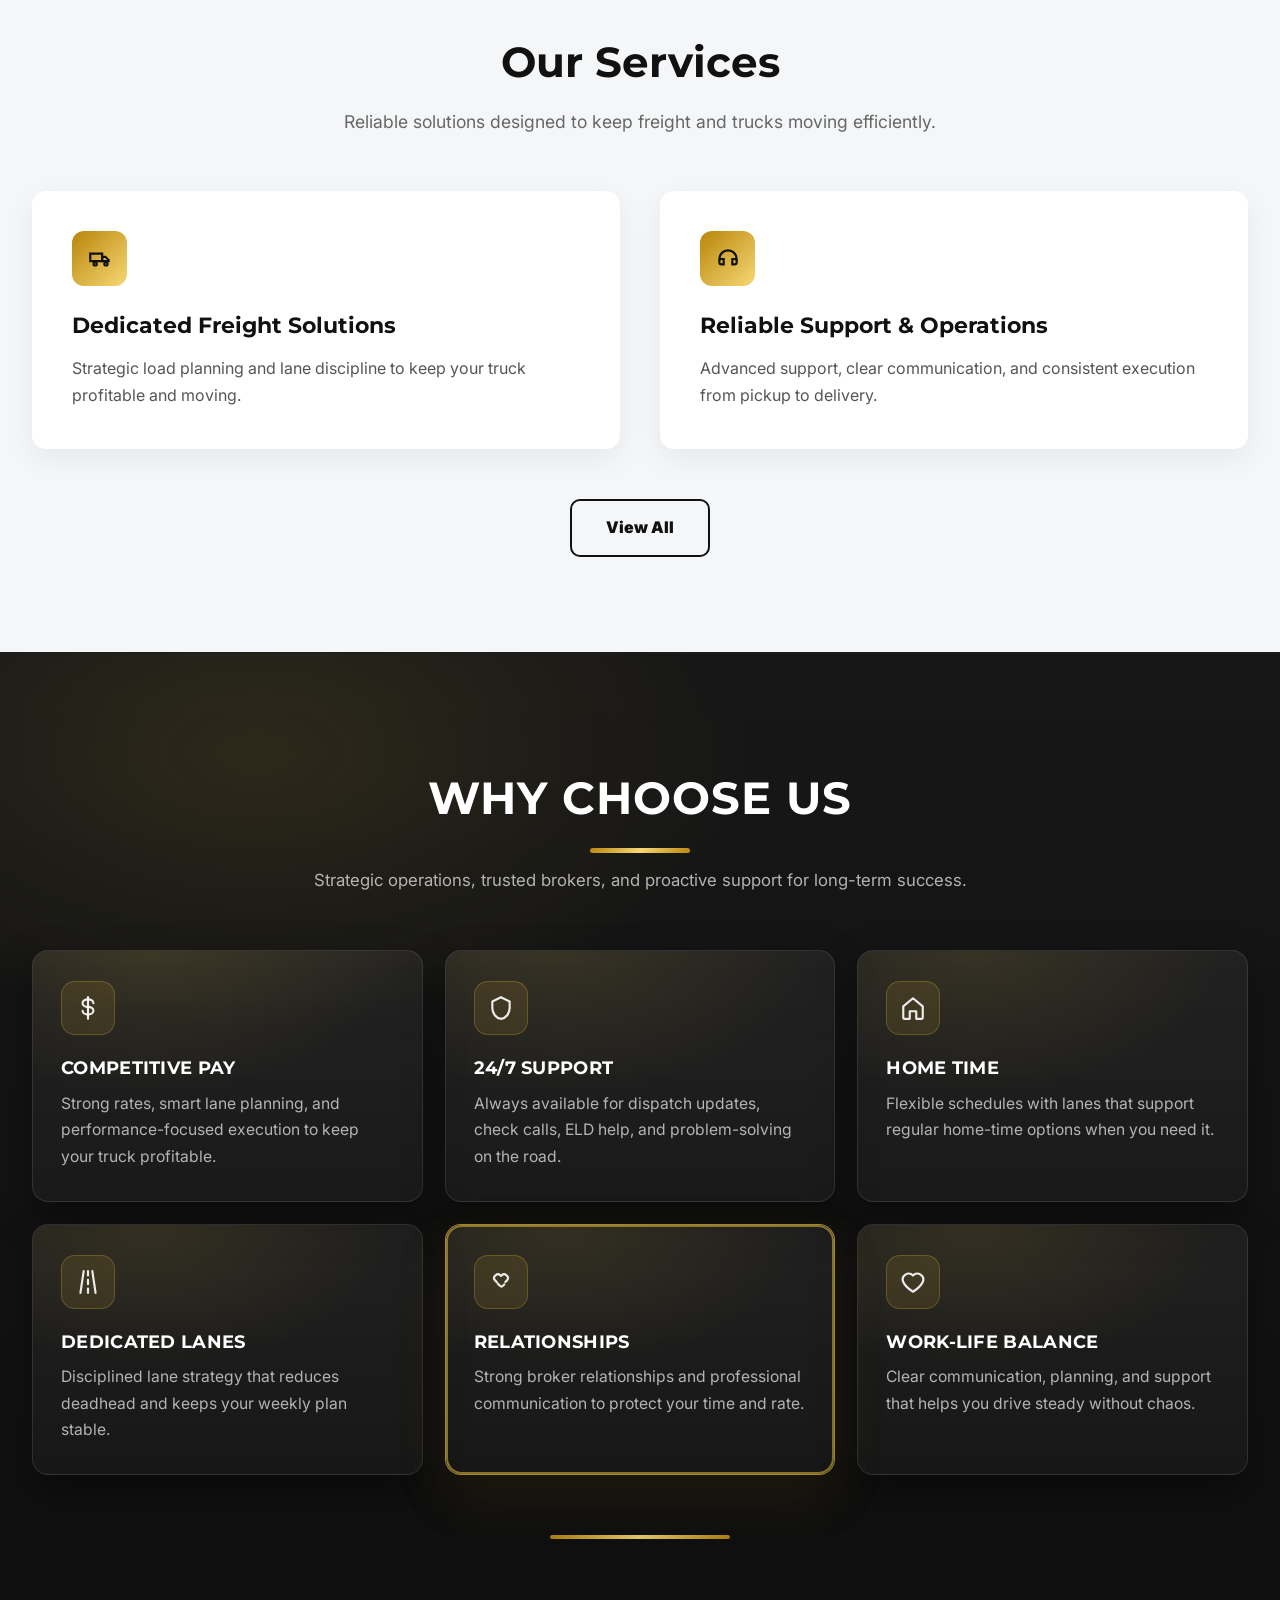
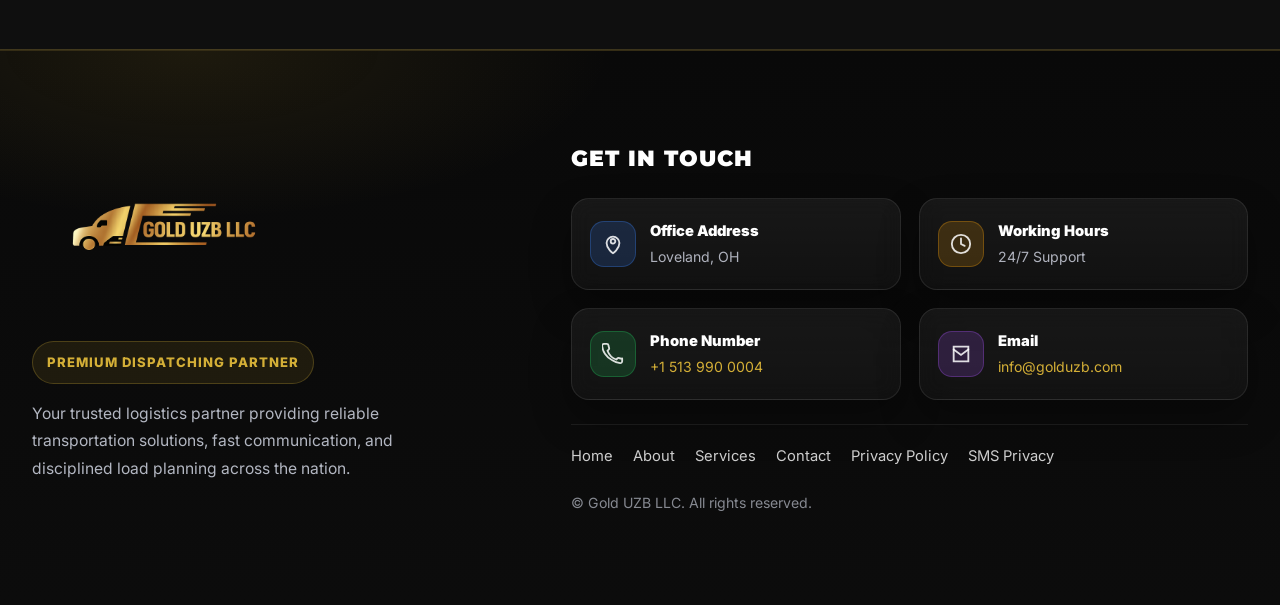
==== commit 7021b5bf: "asd" ====
--- a/index.html
+++ b/index.html
@@ -13,6 +13,7 @@
     />
 
     <link rel="stylesheet" href="static/css/style.css"/>
+    <script src="static/js/main.js" defer></script>
 </head>
 <body>
 
@@ -35,6 +36,8 @@
                 <a href="services.html" class="nav-item">Services</a>
                 <a href="careers.html" class="nav-item">Careers</a>
                 <a href="contact.html" class="nav-item">Contact</a>
+                <a href="privacy-policy.html" class="nav-item">Privacy</a>
+                <a href="sms-privacy-policy.html" class="nav-item">SMS Privacy</a>
             </div>
 
             <button class="menu-btn" id="menuBtn" aria-label="Open menu" aria-expanded="false">☰</button>
@@ -234,8 +237,11 @@
 <footer class="footer-noor">
     <div class="container f-wrap">
         <div class="f-left">
-            <img src="static/image/logo.png" alt="Gold UZB Logo" class="f-logo" onerror="this.style.display='none';"/>
-            <p>Your trusted logistics partner providing reliable transportation solutions across the nation.</p>
+            <a class="f-brand" href="index.html" aria-label="Gold UZB LLC home">
+                <img src="static/image/logo.png" alt="Gold UZB Logo" class="f-logo" onerror="this.style.display='none';"/>
+            </a>
+            <span class="footer-badge">Premium Dispatching Partner</span>
+            <p>Your trusted logistics partner providing reliable transportation solutions, fast communication, and disciplined load planning across the nation.</p>
         </div>
 
         <div class="f-right">
@@ -245,44 +251,39 @@
                 <div class="fcard">
                     <div class="ficon b">
                         <svg viewBox="0 0 24 24" fill="none" aria-hidden="true">
-                            <path d="M12 22s7-4.5 7-11a7 7 0 1 0-14 0c0 6.5 7 11 7 11Z" stroke="currentColor"
-                                  stroke-width="2"/>
-                            <path d="M12 11.5a2.5 2.5 0 1 0 0-5 2.5 2.5 0 0 0 0 5Z" stroke="currentColor"
-                                  stroke-width="2"/>
+                            <path d="M12 22s7-4.5 7-11a7 7 0 1 0-14 0c0 6.5 7 11 7 11Z" stroke="currentColor" stroke-width="2"/>
+                            <path d="M12 11.5a2.5 2.5 0 1 0 0-5 2.5 2.5 0 0 0 0 5Z" stroke="currentColor" stroke-width="2"/>
                         </svg>
                     </div>
                     <div>
                         <div class="ftitle">Office Address</div>
-                        <div class="fsub">LOVELAND, OH</div>
+                        <div class="fsub">Loveland, OH</div>
                     </div>
                 </div>
 
                 <div class="fcard">
                     <div class="ficon o">
                         <svg viewBox="0 0 24 24" fill="none" aria-hidden="true">
-                            <path d="M12 22a10 10 0 1 0-10-10 10 10 0 0 0 10 10Z" stroke="currentColor"
-                                  stroke-width="2"/>
+                            <path d="M12 22a10 10 0 1 0-10-10 10 10 0 0 0 10 10Z" stroke="currentColor" stroke-width="2"/>
                             <path d="M12 6v6l4 2" stroke="currentColor" stroke-width="2" stroke-linecap="round"/>
                         </svg>
                     </div>
                     <div>
-                        <div class="ftitle">Working hours</div>
-                        <div class="fsub">24/7</div>
+                        <div class="ftitle">Working Hours</div>
+                        <div class="fsub">24/7 Support</div>
                     </div>
                 </div>
 
                 <div class="fcard">
                     <div class="ficon g">
                         <svg viewBox="0 0 24 24" fill="none" aria-hidden="true">
-                            <path d="M22 16.9v3a2 2 0 0 1-2.2 2 19.8 19.8 0 0 1-8.6-3.1A19.5 19.5 0 0 1 3.2 11.8 19.8 19.8 0 0 1 .1 3.2 2 2 0 0 1 2.1 1h3a2 2 0 0 1 2 1.7c.1.9.3 1.7.6 2.5a2 2 0 0 1-.5 2.1L6 8.4a16 16 0 0 0 9.6 9.6l1.1-1.1a2 2 0 0 1 2.1-.5c.8.3 1.6.5 2.5.6A2 2 0 0 1 22 16.9Z"
-                                  stroke="currentColor" stroke-width="2" stroke-linejoin="round"/>
+                            <path d="M22 16.9v3a2 2 0 0 1-2.2 2 19.8 19.8 0 0 1-8.6-3.1A19.5 19.5 0 0 1 3.2 11.8 19.8 19.8 0 0 1 .1 3.2 2 2 0 0 1 2.1 1h3a2 2 0 0 1 2 1.7c.1.9.3 1.7.6 2.5a2 2 0 0 1-.5 2.1L6 8.4a16 16 0 0 0 9.6 9.6l1.1-1.1a2 2 0 0 1 2.1-.5c.8.3 1.6.5 2.5.6A2 2 0 0 1 22 16.9Z" stroke="currentColor" stroke-width="2" stroke-linejoin="round"/>
                         </svg>
                     </div>
                     <div>
                         <div class="ftitle">Phone Number</div>
-                        <div class="fsub">+1 513 990 0004</div>
-                    </div>
-                </div>
+                        <div class="fsub"><a href="tel:+15139900004">+1 513 990 0004</a></div>
+                    </div>
                 </div>
 
                 <div class="fcard">
@@ -294,14 +295,25 @@
                     </div>
                     <div>
                         <div class="ftitle">Email</div>
-                        <div class="fsub">info@golduzb.com</div>
-                    </div>
-                </div>
+                        <div class="fsub"><a href="mailto:info@golduzb.com">info@golduzb.com</a></div>
+                    </div>
+                </div>
+            </div>
+
+            <div class="footer-bottom-row">
+                <div class="footer-links">
+                    <a href="index.html">Home</a>
+                    <a href="about.html">About</a>
+                    <a href="services.html">Services</a>
+                    <a href="contact.html">Contact</a>
+                    <a href="privacy-policy.html">Privacy Policy</a>
+                    <a href="sms-privacy-policy.html">SMS Privacy</a>
+                </div>
+                <div class="footer-copy">© Gold UZB LLC. All rights reserved.</div>
             </div>
         </div>
     </div>
 </footer>
 
-<script src="static/js/main.js"></script>
 </body>
 </html>
--- a/static/css/style.css
+++ b/static/css/style.css
@@ -575,38 +575,60 @@
 
 /* Footer */
 footer.footer-noor {
-    background: #0a0a0a;
+    background:
+            radial-gradient(700px 280px at 15% 0%, rgba(212, 175, 55, .10), transparent 60%),
+            linear-gradient(180deg, #090909 0%, #0c0c0c 100%);
     border-top: 1px solid rgba(212, 175, 55, .2);
-    padding: 90px 0 calc(130px + env(safe-area-inset-bottom));
+    padding: 90px 0 calc(90px + env(safe-area-inset-bottom));
 }
 
 .f-wrap {
     display: grid;
-    grid-template-columns: 1fr 1.6fr;
-    gap: 60px;
-    align-items: center;
+    grid-template-columns: 1fr 1.4fr;
+    gap: 56px;
+    align-items: start;
 }
 
 .f-left {
-    max-width: 360px
+    max-width: 390px;
+}
+
+.f-brand {
+    display: inline-block;
 }
 
 .f-logo {
-    height: 200px;
+    height: 180px;
     width: auto;
     object-fit: contain;
-    margin-bottom: 6px
+    margin-bottom: 12px;
+}
+
+.footer-badge {
+    display: inline-flex;
+    align-items: center;
+    gap: 8px;
+    padding: 10px 14px;
+    border-radius: 999px;
+    background: rgba(212, 175, 55, .10);
+    border: 1px solid rgba(212, 175, 55, .25);
+    color: var(--gold);
+    font-size: .82rem;
+    font-weight: 800;
+    text-transform: uppercase;
+    letter-spacing: 1px;
+    margin-bottom: 16px;
 }
 
 .f-left p {
     margin-top: 0;
     color: rgba(235, 240, 255, .75);
     font-size: .98rem;
-    line-height: 1.65
+    line-height: 1.75;
 }
 
 .f-title {
-    text-align: center;
+    text-align: left;
     font-family: Montserrat, sans-serif;
     font-weight: 900;
     letter-spacing: 1px;
@@ -619,15 +641,17 @@
 .f-cards {
     display: grid;
     grid-template-columns: 1fr 1fr;
-    gap: 18px
+    gap: 18px;
+    margin-bottom: 24px;
 }
 
 .fcard {
     display: flex;
     gap: 14px;
     align-items: center;
+    min-height: 92px;
     padding: 18px;
-    border-radius: 14px;
+    border-radius: 18px;
     background: linear-gradient(180deg, rgba(255, 255, 255, .06), rgba(255, 255, 255, .03));
     border: 1px solid rgba(255, 255, 255, .09);
     box-shadow: 0 18px 40px rgba(0, 0, 0, .32);
@@ -635,51 +659,92 @@
 }
 
 .ficon {
-    width: 42px;
-    height: 42px;
-    border-radius: 12px;
+    width: 46px;
+    height: 46px;
+    border-radius: 14px;
     display: grid;
     place-items: center;
-    flex: 0 0 42px;
+    flex: 0 0 46px;
 }
 
 .ficon svg {
     width: 22px;
     height: 22px;
-    color: rgba(255, 255, 255, .85)
+    color: rgba(255, 255, 255, .85);
 }
 
 .b {
     background: rgba(59, 130, 246, .18);
-    border: 1px solid rgba(59, 130, 246, .30)
+    border: 1px solid rgba(59, 130, 246, .30);
 }
 
 .o {
     background: rgba(245, 158, 11, .18);
-    border: 1px solid rgba(245, 158, 11, .30)
+    border: 1px solid rgba(245, 158, 11, .30);
 }
 
 .g {
     background: rgba(34, 197, 94, .18);
-    border: 1px solid rgba(34, 197, 94, .30)
+    border: 1px solid rgba(34, 197, 94, .30);
 }
 
 .p {
     background: rgba(168, 85, 247, .18);
-    border: 1px solid rgba(168, 85, 247, .30)
+    border: 1px solid rgba(168, 85, 247, .30);
 }
 
 .ftitle {
     color: #fff;
     font-weight: 900;
     font-size: .92rem;
-    margin-bottom: 4px
+    margin-bottom: 4px;
 }
 
 .fsub {
     color: rgba(235, 240, 255, .72);
-    font-size: .86rem;
-    line-height: 1.35
+    font-size: .88rem;
+    line-height: 1.45;
+}
+
+.fsub a,
+.footer-links a,
+.policy-card a,
+.policy-mail-link {
+    color: var(--gold);
+    text-decoration: none;
+}
+
+.fsub a:hover,
+.footer-links a:hover,
+.policy-card a:hover,
+.policy-mail-link:hover {
+    text-decoration: underline;
+}
+
+.footer-bottom-row {
+    display: flex;
+    gap: 24px;
+    justify-content: space-between;
+    align-items: center;
+    flex-wrap: wrap;
+    padding-top: 20px;
+    border-top: 1px solid rgba(255,255,255,.08);
+}
+
+.footer-links {
+    display: flex;
+    gap: 16px 20px;
+    flex-wrap: wrap;
+}
+
+.footer-links a {
+    font-size: .92rem;
+    color: rgba(255,255,255,.80);
+}
+
+.footer-copy {
+    color: rgba(235, 240, 255, .55);
+    font-size: .88rem;
 }
 
 /* Responsive */
@@ -799,6 +864,11 @@
 
     .f-title {
         text-align: center
+    }
+
+    .footer-bottom-row,
+    .footer-links {
+        justify-content: center;
     }
 
     .f-cards {
@@ -1630,4 +1700,289 @@
     .contact-cards .c-card:nth-child(3) {
         grid-column: 1 / -1;
     }
-}+}
+
+/* POLICY PAGES */
+.policy-page {
+    padding: 34px 0 90px;
+    background:
+            radial-gradient(900px 500px at 15% 10%, rgba(212, 175, 55, .10), transparent 55%),
+            radial-gradient(900px 500px at 85% 0%, rgba(255, 255, 255, .05), transparent 45%),
+            #0b0b0b;
+}
+
+.policy-wrap {
+    max-width: 1180px;
+}
+
+.policy-hero {
+    position: relative;
+    overflow: hidden;
+    padding: 42px;
+    margin-bottom: 28px;
+    border-radius: 28px;
+    border: 1px solid rgba(255,255,255,.10);
+    background: linear-gradient(135deg, rgba(255,255,255,.06), rgba(255,255,255,.03));
+    box-shadow: 0 24px 60px rgba(0,0,0,.35);
+}
+
+.policy-hero::before {
+    content: "";
+    position: absolute;
+    inset: auto -90px -90px auto;
+    width: 260px;
+    height: 260px;
+    background: radial-gradient(circle, rgba(212,175,55,.22), transparent 65%);
+    pointer-events: none;
+}
+
+.sms-hero::before {
+    background: radial-gradient(circle, rgba(59,130,246,.22), transparent 65%);
+}
+
+.policy-badge {
+    display: inline-flex;
+    padding: 10px 16px;
+    border-radius: 999px;
+    border: 1px solid rgba(212,175,55,.25);
+    background: rgba(212,175,55,.10);
+    color: var(--gold);
+    font-size: .8rem;
+    font-weight: 800;
+    letter-spacing: 1px;
+    text-transform: uppercase;
+    margin-bottom: 14px;
+}
+
+.policy-hero h1 {
+    font-size: clamp(2.2rem, 5vw, 3.5rem);
+    margin-bottom: 14px;
+}
+
+.policy-hero > p {
+    max-width: 740px;
+    color: rgba(245,245,245,.78);
+    font-size: 1.05rem;
+    line-height: 1.8;
+}
+
+.policy-top-grid {
+    display: grid;
+    grid-template-columns: repeat(3, 1fr);
+    gap: 16px;
+    margin-top: 26px;
+}
+
+.policy-mini-card {
+    padding: 18px 18px 16px;
+    border-radius: 18px;
+    background: rgba(255,255,255,.04);
+    border: 1px solid rgba(255,255,255,.08);
+}
+
+.policy-mini-card span {
+    display: block;
+    color: rgba(255,255,255,.62);
+    font-size: .78rem;
+    letter-spacing: .6px;
+    text-transform: uppercase;
+    margin-bottom: 8px;
+}
+
+.policy-mini-card strong {
+    color: #fff;
+    font-size: .98rem;
+    line-height: 1.5;
+}
+
+.policy-layout {
+    display: grid;
+    grid-template-columns: 300px 1fr;
+    gap: 24px;
+    align-items: start;
+}
+
+.policy-side-card,
+.policy-card {
+    background: linear-gradient(180deg, rgba(255,255,255,.05), rgba(255,255,255,.025));
+    border: 1px solid rgba(255, 255, 255, .10);
+    border-radius: 24px;
+    box-shadow: 0 24px 60px rgba(0, 0, 0, .38);
+}
+
+.policy-side-card {
+    position: sticky;
+    top: 110px;
+    padding: 24px;
+}
+
+.policy-side-title {
+    color: #fff;
+    font-size: 1.1rem;
+    font-weight: 800;
+    margin-bottom: 14px;
+}
+
+.policy-side-list {
+    display: grid;
+    gap: 12px;
+    margin: 0 0 20px;
+    padding-left: 18px;
+}
+
+.policy-side-list li {
+    color: rgba(245,245,245,.78);
+    line-height: 1.7;
+}
+
+.policy-side-btn {
+    width: 100%;
+    justify-content: center;
+}
+
+.policy-card {
+    padding: 34px;
+}
+
+.policy-section-intro {
+    padding-bottom: 20px;
+    border-bottom: 1px solid rgba(255,255,255,.08);
+    margin-bottom: 24px;
+}
+
+.policy-section-intro span,
+.policy-contact-box span {
+    display: inline-block;
+    font-size: .8rem;
+    text-transform: uppercase;
+    letter-spacing: 1px;
+    color: var(--gold);
+    margin-bottom: 8px;
+}
+
+.policy-section-intro h2 {
+    font-size: 1.7rem;
+    color: #fff;
+    margin-bottom: 12px;
+}
+
+.policy-section {
+    margin-bottom: 26px;
+}
+
+.policy-section h3,
+.policy-contact-box h3,
+.policy-highlight-title {
+    font-size: 1.2rem;
+    color: var(--gold);
+    margin-bottom: 10px;
+}
+
+.policy-card p,
+.policy-card li {
+    color: rgba(245, 245, 245, .82);
+    font-size: 1rem;
+    line-height: 1.85;
+}
+
+.policy-card ul {
+    margin: 12px 0 18px 22px;
+}
+
+.policy-pill-grid {
+    display: grid;
+    grid-template-columns: repeat(2, 1fr);
+    gap: 12px;
+    margin-top: 16px;
+}
+
+.policy-pill {
+    padding: 14px 16px;
+    border-radius: 16px;
+    border: 1px solid rgba(255,255,255,.08);
+    background: rgba(255,255,255,.04);
+    color: #fff;
+    font-weight: 600;
+    line-height: 1.6;
+}
+
+.policy-highlight-card {
+    padding: 22px;
+    margin-bottom: 26px;
+    border-radius: 20px;
+    border: 1px solid rgba(212,175,55,.22);
+    background: linear-gradient(135deg, rgba(212,175,55,.12), rgba(255,255,255,.03));
+}
+
+.sms-highlight-card {
+    border-color: rgba(59,130,246,.22);
+    background: linear-gradient(135deg, rgba(59,130,246,.12), rgba(255,255,255,.03));
+}
+
+.policy-contact-box {
+    display: flex;
+    justify-content: space-between;
+    align-items: center;
+    gap: 18px;
+    flex-wrap: wrap;
+    padding: 24px;
+    border-radius: 20px;
+    background: rgba(255,255,255,.04);
+    border: 1px solid rgba(255,255,255,.08);
+}
+
+.policy-mail-link {
+    display: inline-flex;
+    align-items: center;
+    justify-content: center;
+    min-width: 220px;
+    padding: 14px 18px;
+    border-radius: 999px;
+    border: 1px solid rgba(212,175,55,.25);
+    background: rgba(212,175,55,.08);
+    font-weight: 700;
+}
+
+@media (max-width: 992px) {
+    .policy-top-grid,
+    .policy-pill-grid {
+        grid-template-columns: 1fr;
+    }
+
+    .policy-layout {
+        grid-template-columns: 1fr;
+    }
+
+    .policy-side-card {
+        position: static;
+    }
+}
+
+@media (max-width: 768px) {
+    .policy-page {
+        padding: 20px 0 70px;
+    }
+
+    .policy-hero,
+    .policy-card,
+    .policy-side-card {
+        padding: 24px 20px;
+        border-radius: 20px;
+    }
+
+    .policy-card p,
+    .policy-card li,
+    .policy-hero > p {
+        font-size: .96rem;
+        line-height: 1.75;
+    }
+
+    .policy-contact-box {
+        align-items: stretch;
+    }
+
+    .policy-mail-link {
+        width: 100%;
+        min-width: 0;
+    }
+}
